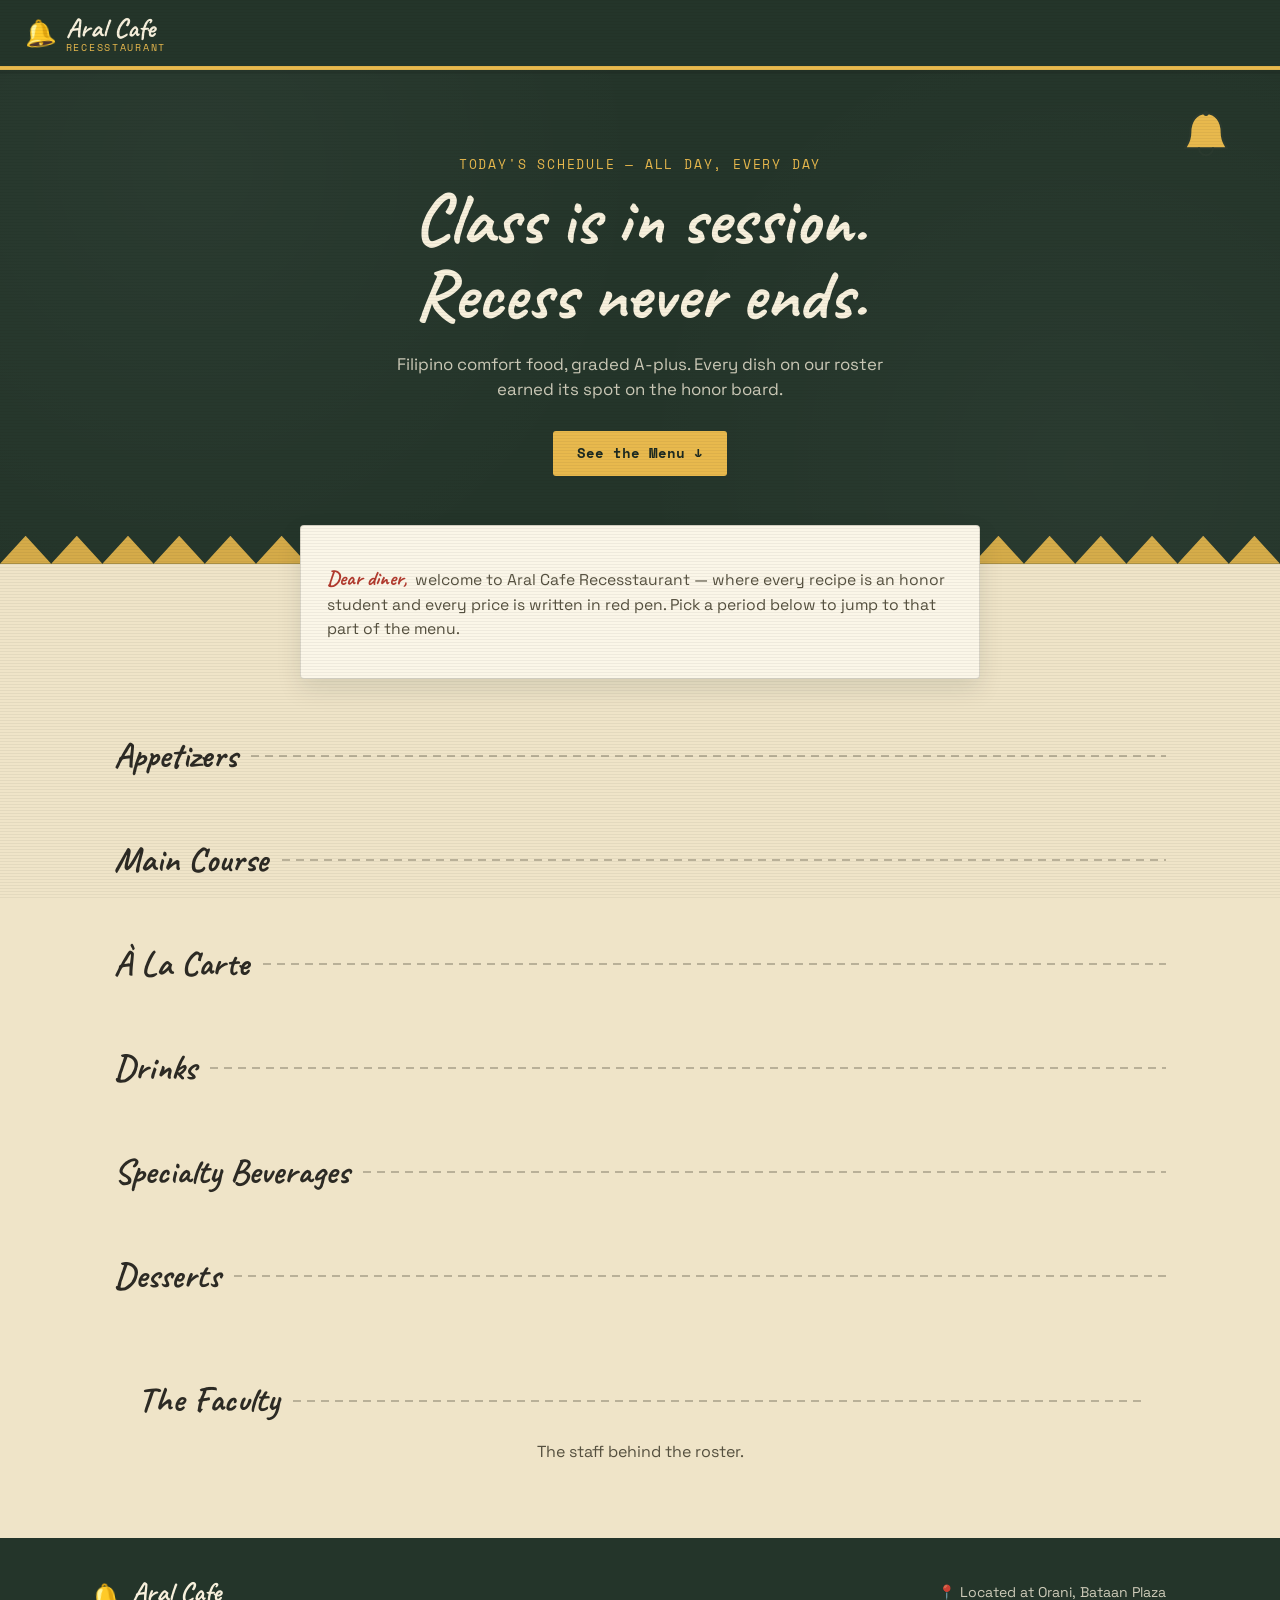
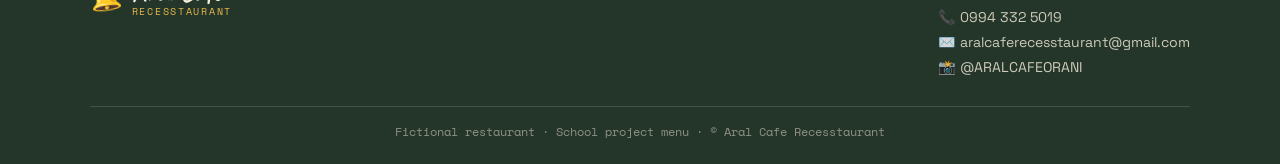
==== index.html @ 90e4c72b "Add files via upload" ====
<!DOCTYPE html>
<html lang="en">
<head>
<meta charset="UTF-8" />
<meta name="viewport" content="width=device-width, initial-scale=1.0" />
<title>Aral Cafe Recesstaurant — Menu</title>
<meta name="description" content="Aral Cafe Recesstaurant — a school-themed café menu. Orani, Bataan." />
<link rel="preconnect" href="https://fonts.googleapis.com" />
<link rel="preconnect" href="https://fonts.gstatic.com" crossorigin />
<link href="https://fonts.googleapis.com/css2?family=Caveat:wght@500;700&family=Space+Grotesk:wght@400;500;600;700&family=Space+Mono:wght@400;700&display=swap" rel="stylesheet" />
<link rel="stylesheet" href="style.css" />
</head>
<body>

<div class="paper-grain" aria-hidden="true"></div>

<header class="site-header">
  <div class="brand">
    <span class="brand-mark" aria-hidden="true">🔔</span>
    <div class="brand-text">
      <span class="brand-name">Aral Cafe</span>
      <span class="brand-sub">RECESSTAURANT</span>
    </div>
  </div>

  <button id="nav-toggle" class="nav-toggle" aria-label="Toggle menu">
    <span></span><span></span><span></span>
  </button>

  <nav id="period-tabs" class="period-tabs" aria-label="Menu sections"></nav>
</header>

<main>

  <section class="hero">
    <div class="hero-board">
      <p class="hero-eyebrow">Today's Schedule &mdash; All Day, Every Day</p>
      <h1 class="hero-title">Class is in session.<br>Recess never ends.</h1>
      <p class="hero-tagline">Filipino comfort food, graded A-plus. Every dish on our roster earned its spot on the honor board.</p>
      <a href="#appetizers" class="hero-cta">See the Menu ↓</a>
    </div>
    <button id="recess-bell" class="recess-bell" aria-label="Ring the recess bell">
      <svg viewBox="0 0 64 64" width="56" height="56" fill="none" xmlns="http://www.w3.org/2000/svg">
        <path d="M32 6C20 6 14 16 14 28c0 10-4 14-6 18h48c-2-4-6-8-6-18 0-12-6-22-18-22Z" fill="#E8B94D" stroke="#2B3A2F" stroke-width="2.5" stroke-linejoin="round"/>
        <path d="M24 46a8 8 0 0 0 16 0" stroke="#2B3A2F" stroke-width="2.5" stroke-linecap="round"/>
        <circle cx="32" cy="6" r="3" fill="#2B3A2F"/>
      </svg>
    </button>
  </section>

  <section class="intro-note">
    <p><span class="lettermark">Dear diner,</span> welcome to Aral Cafe Recesstaurant — where every recipe is an honor student and every price is written in red pen. Pick a period below to jump to that part of the menu.</p>
  </section>

  <div id="appetizers"><h2 class="section-title" data-tab="appetizers"><span>Appetizers</span></h2><div id="section-appetizers" class="section-body"></div></div>
  <div id="mains"><h2 class="section-title" data-tab="mains"><span>Main Course</span></h2><div id="section-mains" class="section-body"></div></div>
  <div id="alacarte"><h2 class="section-title" data-tab="alacarte"><span>À La Carte</span></h2><div id="section-alacarte" class="section-body"></div></div>
  <div id="drinks"><h2 class="section-title" data-tab="drinks"><span>Drinks</span></h2><div id="section-drinks" class="section-body"></div></div>
  <div id="beverages"><h2 class="section-title" data-tab="beverages"><span>Specialty Beverages</span></h2><div id="section-beverages" class="section-body"></div></div>
  <div id="desserts"><h2 class="section-title" data-tab="desserts"><span>Desserts</span></h2><div id="section-desserts" class="section-body"></div></div>

  <section class="staff-section">
    <h2 class="section-title standalone"><span>The Faculty</span></h2>
    <p class="staff-intro">The staff behind the roster.</p>
    <div id="staff-list" class="staff-grid"></div>
  </section>

</main>

<footer class="site-footer">
  <div class="footer-inner">
    <div class="footer-brand">
      <span class="brand-mark" aria-hidden="true">🔔</span>
      <div class="brand-text">
        <span class="brand-name">Aral Cafe</span>
        <span class="brand-sub">RECESSTAURANT</span>
      </div>
    </div>
    <div class="footer-info">
      <p>📍 Located at Orani, Bataan Plaza</p>
      <p>📞 0994 332 5019</p>
      <p>✉️ aralcaferecesstaurant@gmail.com</p>
      <p>📸 @ARALCAFEORANI</p>
    </div>
  </div>
  <p class="footer-note">Fictional restaurant &middot; School project menu &middot; &copy; <span id="year"></span> Aral Cafe Recesstaurant</p>
</footer>

<script src="script.js"></script>
</body>
</html>
---- style.css ----
/* Aral Cafe Recesstaurant
   Design: composition-notebook / chalkboard hybrid.
   Chalkboard green header, manila-cream body, red-pen price marks. */

:root {
  --chalkboard: #24352a;
  --chalkboard-dark: #1b2921;
  --manila: #efe4c8;
  --manila-light: #f7f0dc;
  --paper: #fbf6e8;
  --pen-red: #b23a2e;
  --pencil-yellow: #e8b94d;
  --ink: #2c2a24;
  --ink-soft: #55503f;
  --line: rgba(44, 42, 36, 0.16);

  --font-display: "Caveat", cursive;
  --font-body: "Space Grotesk", sans-serif;
  --font-mono: "Space Mono", monospace;
}

* { box-sizing: border-box; }

html { scroll-behavior: smooth; }

@media (prefers-reduced-motion: reduce) {
  html { scroll-behavior: auto; }
  * { animation-duration: 0.01ms !important; animation-iteration-count: 1 !important; transition-duration: 0.01ms !important; }
}

body {
  margin: 0;
  background: var(--manila);
  color: var(--ink);
  font-family: var(--font-body);
  line-height: 1.5;
  position: relative;
}

/* subtle paper grain overlay */
.paper-grain {
  position: fixed;
  inset: 0;
  pointer-events: none;
  z-index: 1000;
  opacity: 0.05;
  background-image:
    repeating-linear-gradient(0deg, transparent, transparent 2px, #000 2px, #000 3px);
  mix-blend-mode: multiply;
}

a { color: inherit; }

/* ---------- Header ---------- */

.site-header {
  position: sticky;
  top: 0;
  z-index: 100;
  background: var(--chalkboard);
  color: var(--manila-light);
  display: flex;
  align-items: center;
  gap: 1rem;
  padding: 0.85rem 1.5rem;
  flex-wrap: wrap;
  border-bottom: 4px solid var(--pencil-yellow);
  box-shadow: 0 4px 0 rgba(0,0,0,0.08);
}

.brand {
  display: flex;
  align-items: center;
  gap: 0.6rem;
  margin-right: auto;
}

.brand-mark {
  font-size: 1.6rem;
  transform: rotate(-8deg);
}

.brand-text {
  display: flex;
  flex-direction: column;
  line-height: 1.05;
}

.brand-name {
  font-family: var(--font-display);
  font-size: 1.7rem;
  font-weight: 700;
  color: var(--manila-light);
}

.brand-sub {
  font-family: var(--font-mono);
  font-size: 0.6rem;
  letter-spacing: 0.18em;
  color: var(--pencil-yellow);
}

.period-tabs {
  display: flex;
  gap: 0.35rem;
  flex-wrap: wrap;
  justify-content: flex-end;
}

.tab {
  text-decoration: none;
  color: var(--manila-light);
  font-family: var(--font-mono);
  font-size: 0.72rem;
  padding: 0.4rem 0.7rem;
  border-radius: 4px;
  border: 1px solid transparent;
  display: flex;
  flex-direction: column;
  align-items: center;
  gap: 0.1rem;
  opacity: 0.75;
  transition: opacity 0.2s, border-color 0.2s, background 0.2s;
  white-space: nowrap;
}

.tab-eyebrow {
  font-size: 0.58rem;
  color: var(--pencil-yellow);
  letter-spacing: 0.08em;
}

.tab:hover,
.tab.active {
  opacity: 1;
  border-color: rgba(232, 185, 77, 0.5);
  background: rgba(232, 185, 77, 0.08);
}

.nav-toggle {
  display: none;
  flex-direction: column;
  gap: 4px;
  background: none;
  border: none;
  cursor: pointer;
  padding: 0.4rem;
}
.nav-toggle span {
  width: 22px;
  height: 2px;
  background: var(--manila-light);
  transition: transform 0.2s, opacity 0.2s;
}

/* ---------- Hero ---------- */

.hero {
  background: var(--chalkboard);
  background-image:
    radial-gradient(circle at 15% 20%, rgba(255,255,255,0.03), transparent 40%),
    radial-gradient(circle at 85% 80%, rgba(255,255,255,0.03), transparent 40%);
  color: var(--manila-light);
  padding: 4.5rem 1.5rem 5.5rem;
  text-align: center;
  position: relative;
  overflow: hidden;
}

.hero::after {
  content: "";
  position: absolute;
  left: 0; right: 0; bottom: 0;
  height: 28px;
  background: var(--pencil-yellow);
  clip-path: polygon(0 100%, 2% 0, 4% 100%, 6% 0, 8% 100%, 10% 0, 12% 100%, 14% 0, 16% 100%, 18% 0, 20% 100%, 22% 0, 24% 100%, 26% 0, 28% 100%, 30% 0, 32% 100%, 34% 0, 36% 100%, 38% 0, 40% 100%, 42% 0, 44% 100%, 46% 0, 48% 100%, 50% 0, 52% 100%, 54% 0, 56% 100%, 58% 0, 60% 100%, 62% 0, 64% 100%, 66% 0, 68% 100%, 70% 0, 72% 100%, 74% 0, 76% 100%, 78% 0, 80% 100%, 82% 0, 84% 100%, 86% 0, 88% 100%, 90% 0, 92% 100%, 94% 0, 96% 100%, 98% 0, 100% 100%);
  opacity: 0.9;
}

.hero-board {
  max-width: 720px;
  margin: 0 auto;
}

.hero-eyebrow {
  font-family: var(--font-mono);
  font-size: 0.8rem;
  letter-spacing: 0.14em;
  color: var(--pencil-yellow);
  text-transform: uppercase;
  margin-bottom: 0.5rem;
}

.hero-title {
  font-family: var(--font-display);
  font-size: clamp(2.6rem, 6vw, 4.5rem);
  font-weight: 700;
  line-height: 1.05;
  margin: 0 0 1.2rem;
}

.hero-tagline {
  font-size: 1.05rem;
  color: rgba(247, 240, 220, 0.8);
  max-width: 520px;
  margin: 0 auto 1.8rem;
}

.hero-cta {
  display: inline-block;
  text-decoration: none;
  background: var(--pencil-yellow);
  color: var(--chalkboard-dark);
  font-family: var(--font-mono);
  font-weight: 700;
  font-size: 0.85rem;
  padding: 0.75rem 1.5rem;
  border-radius: 3px;
  transition: transform 0.15s;
}
.hero-cta:hover { transform: translateY(-2px); }

.recess-bell {
  position: absolute;
  top: 2rem;
  right: 2.5rem;
  background: none;
  border: none;
  cursor: pointer;
  padding: 0.4rem;
  transform-origin: top center;
}
.recess-bell.ring { animation: bell-ring 0.6s ease; }
@keyframes bell-ring {
  0%, 100% { transform: rotate(0deg); }
  20% { transform: rotate(-18deg); }
  40% { transform: rotate(14deg); }
  60% { transform: rotate(-9deg); }
  80% { transform: rotate(5deg); }
}

@media (max-width: 640px) {
  .recess-bell { top: 1.2rem; right: 1.2rem; }
  .recess-bell svg { width: 40px; height: 40px; }
}

/* ---------- Intro note ---------- */

.intro-note {
  max-width: 680px;
  margin: -2.4rem auto 2rem;
  background: var(--paper);
  border: 1px solid var(--line);
  border-radius: 4px;
  padding: 1.3rem 1.6rem;
  box-shadow: 0 10px 24px rgba(36, 53, 42, 0.12);
  font-size: 0.98rem;
  color: var(--ink-soft);
  position: relative;
  z-index: 2;
}

.lettermark {
  font-family: var(--font-display);
  font-size: 1.3rem;
  color: var(--pen-red);
  font-weight: 700;
  margin-right: 0.3rem;
}

/* ---------- Section titles ---------- */

.section-title {
  max-width: 1100px;
  margin: 3.2rem auto 1.3rem;
  padding: 0 1.5rem;
  display: flex;
  align-items: center;
  gap: 0.9rem;
}

.section-title span {
  font-family: var(--font-display);
  font-size: 2.2rem;
  font-weight: 700;
  color: var(--ink);
  white-space: nowrap;
}

.section-title::after {
  content: "";
  flex: 1;
  height: 2px;
  background: repeating-linear-gradient(90deg, var(--ink-soft) 0 8px, transparent 8px 14px);
  opacity: 0.35;
}

.section-title.standalone { margin-top: 4.5rem; }

/* ---------- Menu grid & cards ---------- */

.section-body,
.staff-section {
  max-width: 1100px;
  margin: 0 auto;
  padding: 0 1.5rem;
}

.menu-grid {
  display: grid;
  grid-template-columns: repeat(auto-fill, minmax(260px, 1fr));
  gap: 1.1rem;
  margin-bottom: 1.5rem;
}

.drink-group { margin-bottom: 0.5rem; }

.drink-group-title {
  font-family: var(--font-mono);
  font-size: 0.8rem;
  letter-spacing: 0.1em;
  text-transform: uppercase;
  color: var(--pen-red);
  border-bottom: 1px dashed var(--line);
  padding-bottom: 0.4rem;
  margin: 1.6rem 0 1rem;
}

.menu-card {
  background: var(--paper);
  border: 1px solid var(--line);
  border-left: 4px solid var(--chalkboard);
  border-radius: 3px;
  padding: 1rem 1.1rem;
  position: relative;
  transition: transform 0.15s, box-shadow 0.15s;
}

.menu-card:hover {
  transform: translateY(-3px);
  box-shadow: 0 10px 20px rgba(36, 53, 42, 0.1);
}

.menu-card-head {
  display: flex;
  justify-content: space-between;
  align-items: flex-start;
  gap: 0.6rem;
  margin-bottom: 0.4rem;
}

.menu-card h3 {
  font-family: var(--font-body);
  font-weight: 600;
  font-size: 1rem;
  margin: 0;
  color: var(--ink);
  line-height: 1.25;
}

.menu-card p {
  margin: 0;
  font-size: 0.87rem;
  color: var(--ink-soft);
}

.price-stamp {
  font-family: var(--font-mono);
  font-weight: 700;
  font-size: 0.92rem;
  color: var(--pen-red);
  border: 2px solid var(--pen-red);
  border-radius: 50%;
  padding: 0.25rem 0.5rem;
  white-space: nowrap;
  transform: rotate(-4deg);
  flex-shrink: 0;
}

.price-grid {
  display: flex;
  gap: 0.4rem;
  flex-shrink: 0;
}

.price-cell {
  display: flex;
  flex-direction: column;
  align-items: center;
  font-family: var(--font-mono);
  font-size: 0.72rem;
  color: var(--pen-red);
  font-weight: 700;
}

.price-cell em {
  font-style: normal;
  font-size: 0.6rem;
  color: var(--ink-soft);
  font-weight: 400;
}

/* ---------- Staff ---------- */

.staff-section { text-align: center; margin-bottom: 3rem; }

.staff-intro { color: var(--ink-soft); margin-top: -0.5rem; margin-bottom: 1.6rem; }

.staff-grid {
  display: flex;
  flex-wrap: wrap;
  justify-content: center;
  gap: 1.5rem;
}

.staff-card {
  background: var(--paper);
  border: 1px solid var(--line);
  border-radius: 6px;
  padding: 1.5rem;
  width: 200px;
}

.staff-avatar {
  width: 56px;
  height: 56px;
  margin: 0 auto 0.8rem;
  border-radius: 50%;
  background: var(--chalkboard);
  color: var(--pencil-yellow);
  font-family: var(--font-display);
  font-size: 1.6rem;
  display: flex;
  align-items: center;
  justify-content: center;
}

.staff-card h4 { margin: 0 0 0.2rem; font-size: 1rem; }
.staff-role { margin: 0; font-size: 0.8rem; color: var(--ink-soft); }
.staff-handle { margin: 0.3rem 0 0; font-size: 0.78rem; color: var(--pen-red); font-family: var(--font-mono); }

/* ---------- Footer ---------- */

.site-footer {
  background: var(--chalkboard);
  color: var(--manila-light);
  padding: 2.5rem 1.5rem 1.5rem;
  margin-top: 2rem;
}

.footer-inner {
  max-width: 1100px;
  margin: 0 auto;
  display: flex;
  justify-content: space-between;
  align-items: flex-start;
  flex-wrap: wrap;
  gap: 1.5rem;
  border-bottom: 1px solid rgba(247, 240, 220, 0.15);
  padding-bottom: 1.5rem;
}

.footer-brand { display: flex; align-items: center; gap: 0.6rem; }

.footer-info p {
  margin: 0.25rem 0;
  font-size: 0.88rem;
  color: rgba(247, 240, 220, 0.8);
}

.footer-note {
  max-width: 1100px;
  margin: 1rem auto 0;
  text-align: center;
  font-size: 0.72rem;
  font-family: var(--font-mono);
  color: rgba(247, 240, 220, 0.5);
}

/* ---------- Responsive ---------- */

@media (max-width: 860px) {
  .nav-toggle { display: flex; }
  .period-tabs {
    display: none;
    width: 100%;
    flex-direction: column;
    background: var(--chalkboard-dark);
    padding: 0.6rem;
    border-radius: 6px;
    margin-top: 0.6rem;
  }
  .period-tabs.open { display: flex; }
  .tab { flex-direction: row; justify-content: space-between; width: 100%; }
  .site-header { flex-direction: column; align-items: stretch; }
}

@media (max-width: 480px) {
  .hero { padding: 3.5rem 1.2rem 4.5rem; }
  .menu-card-head { flex-direction: column; }
  .price-stamp { transform: none; }
}
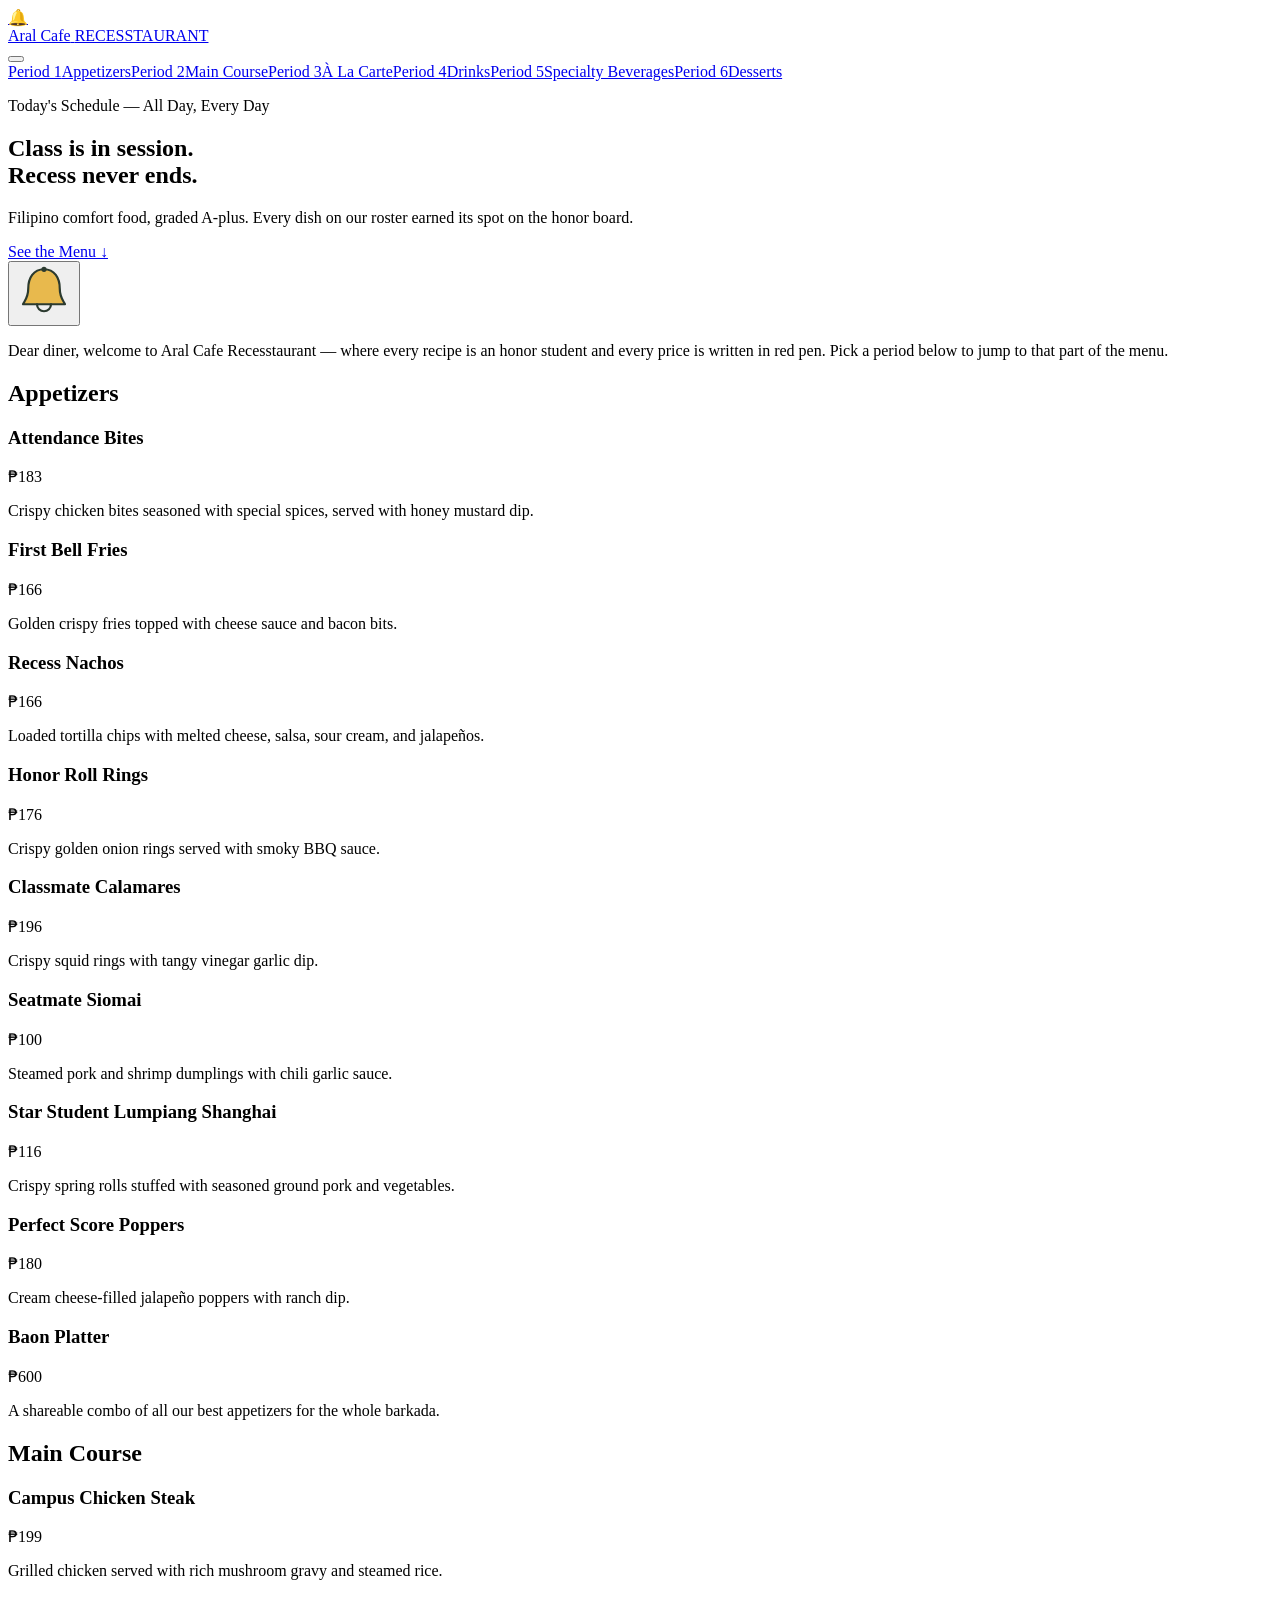
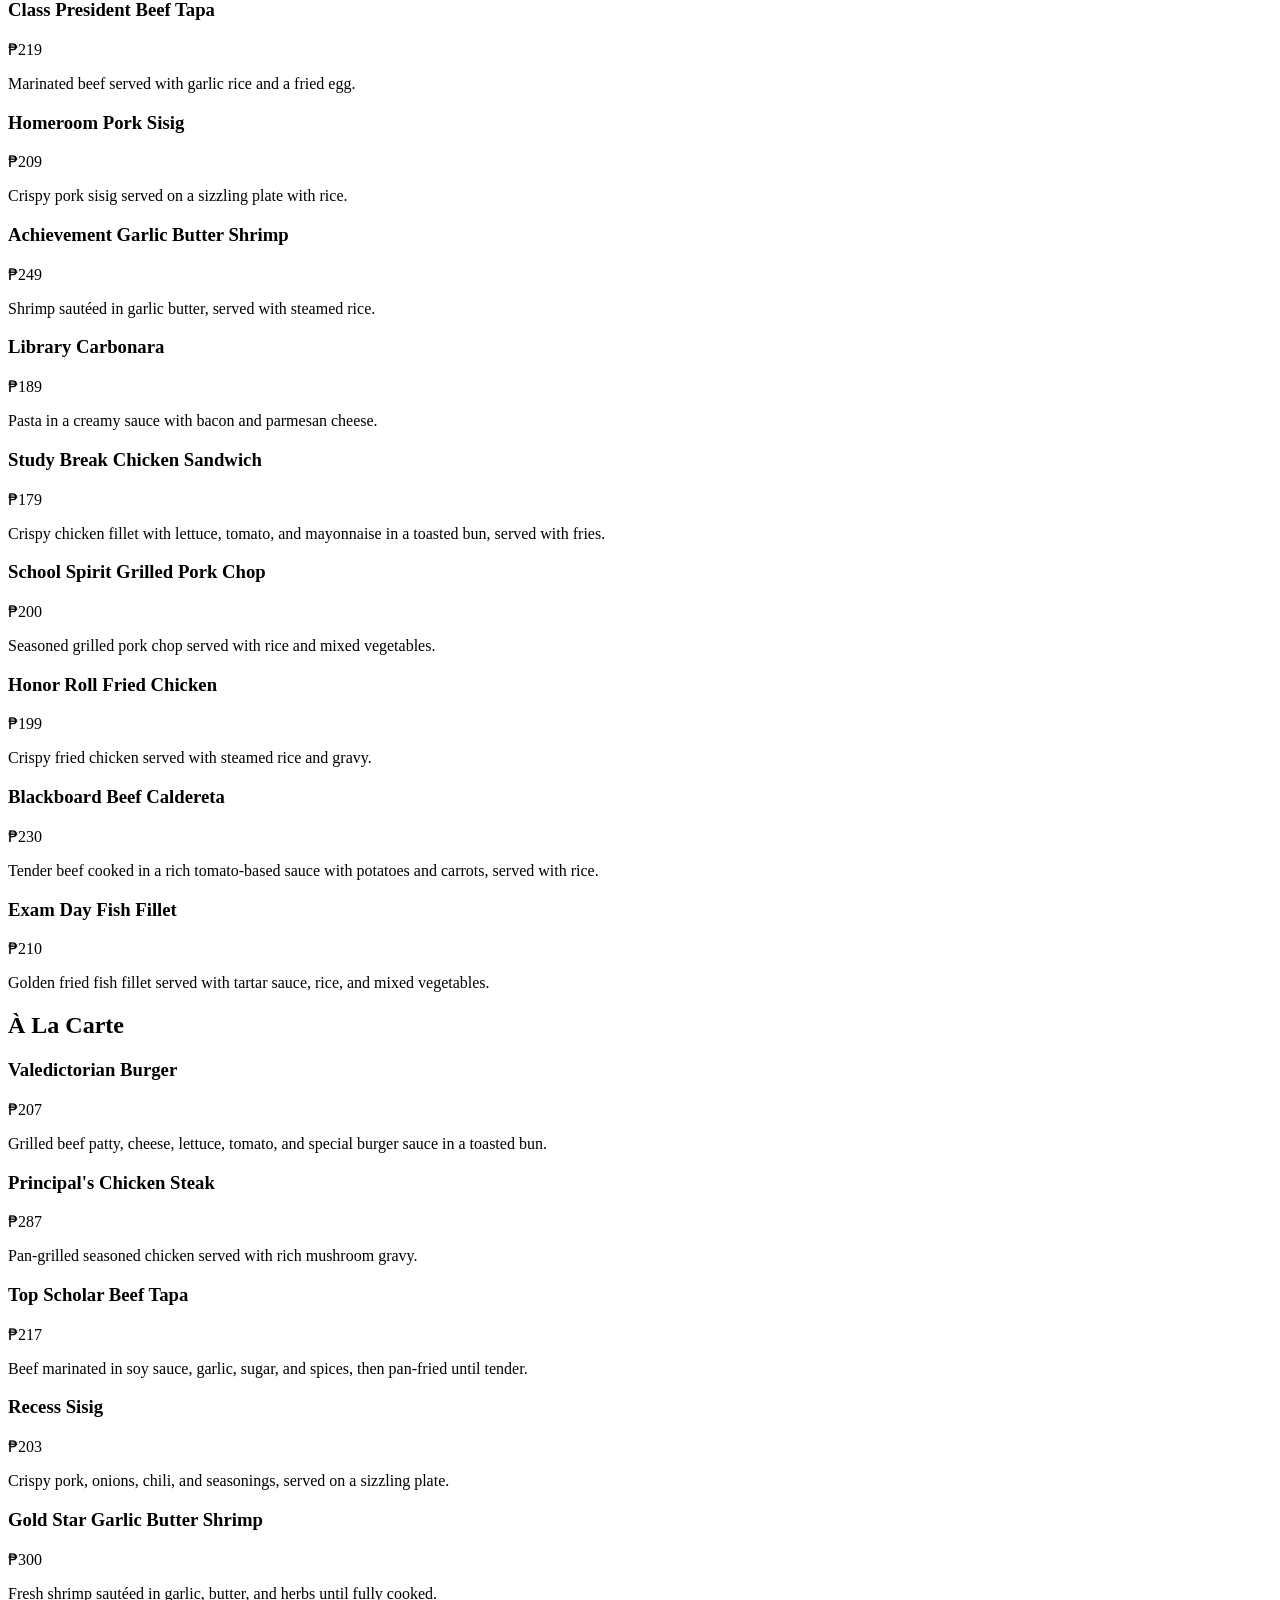
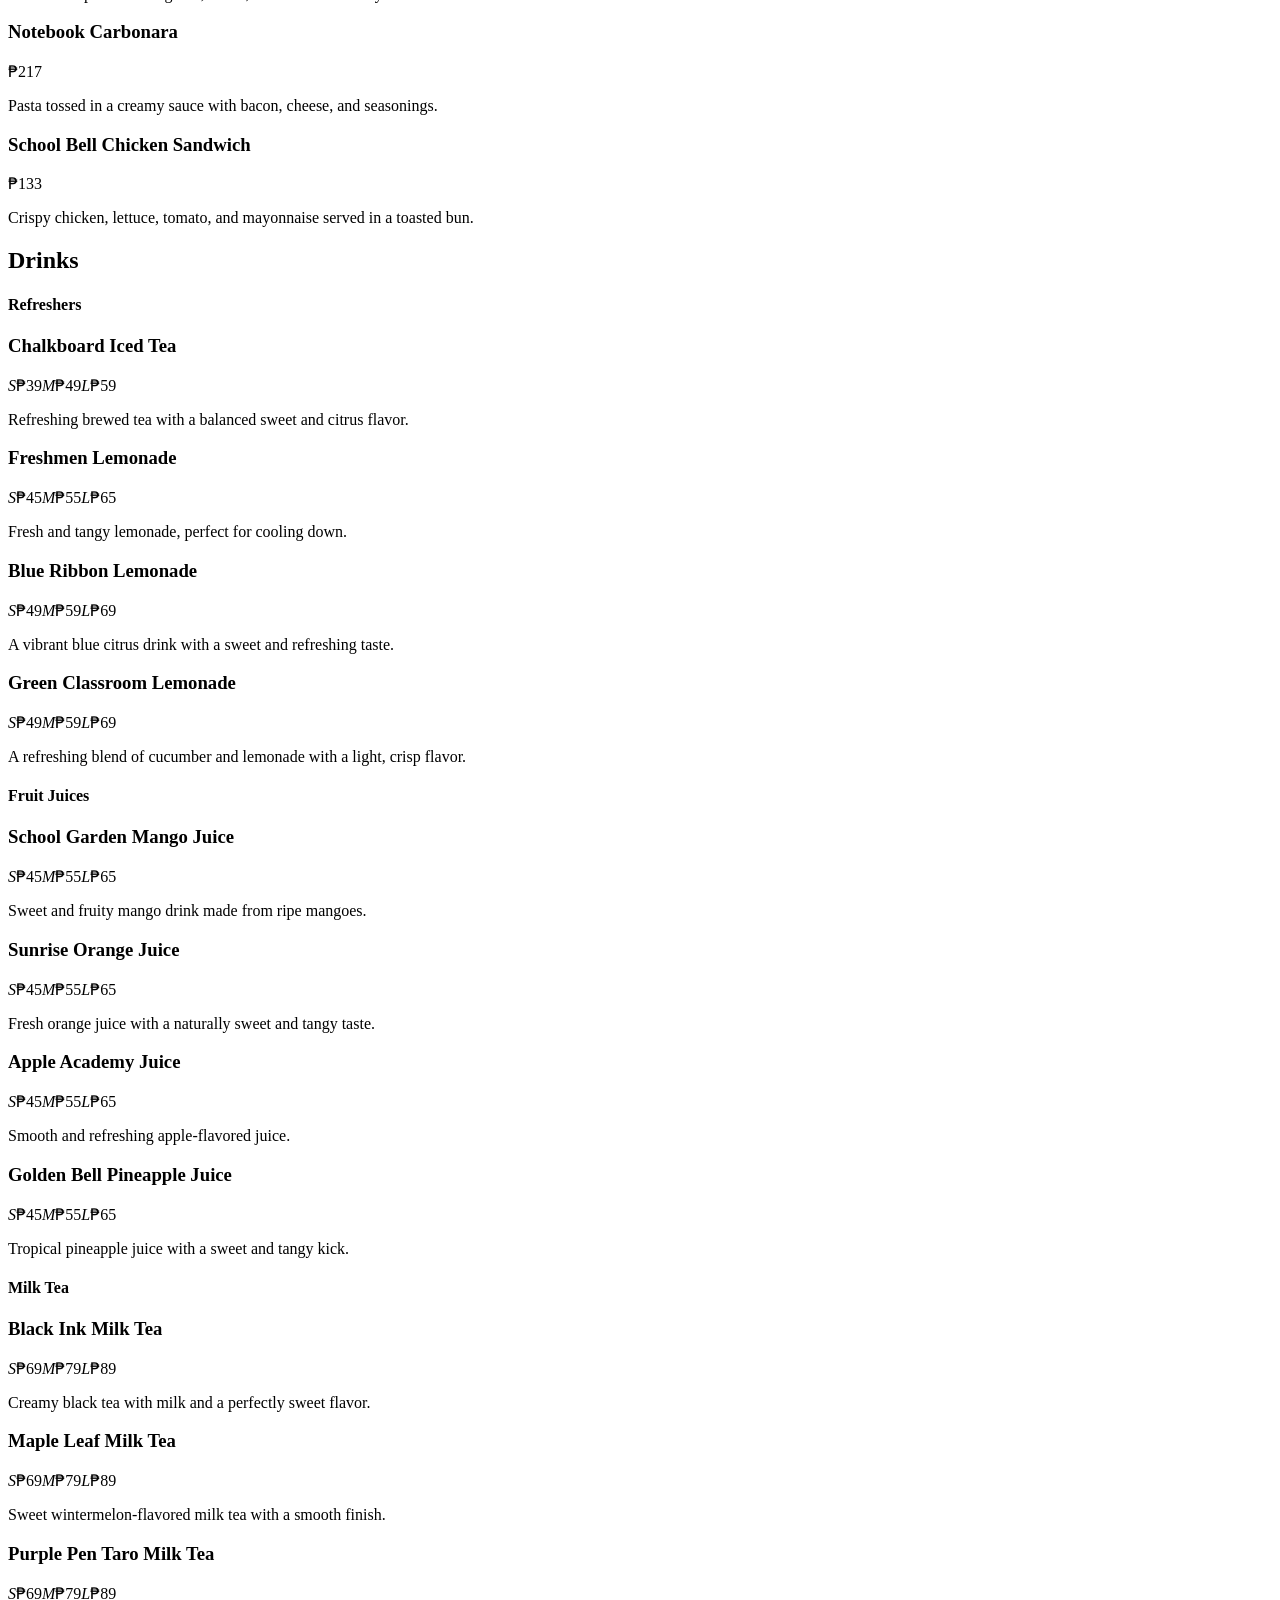
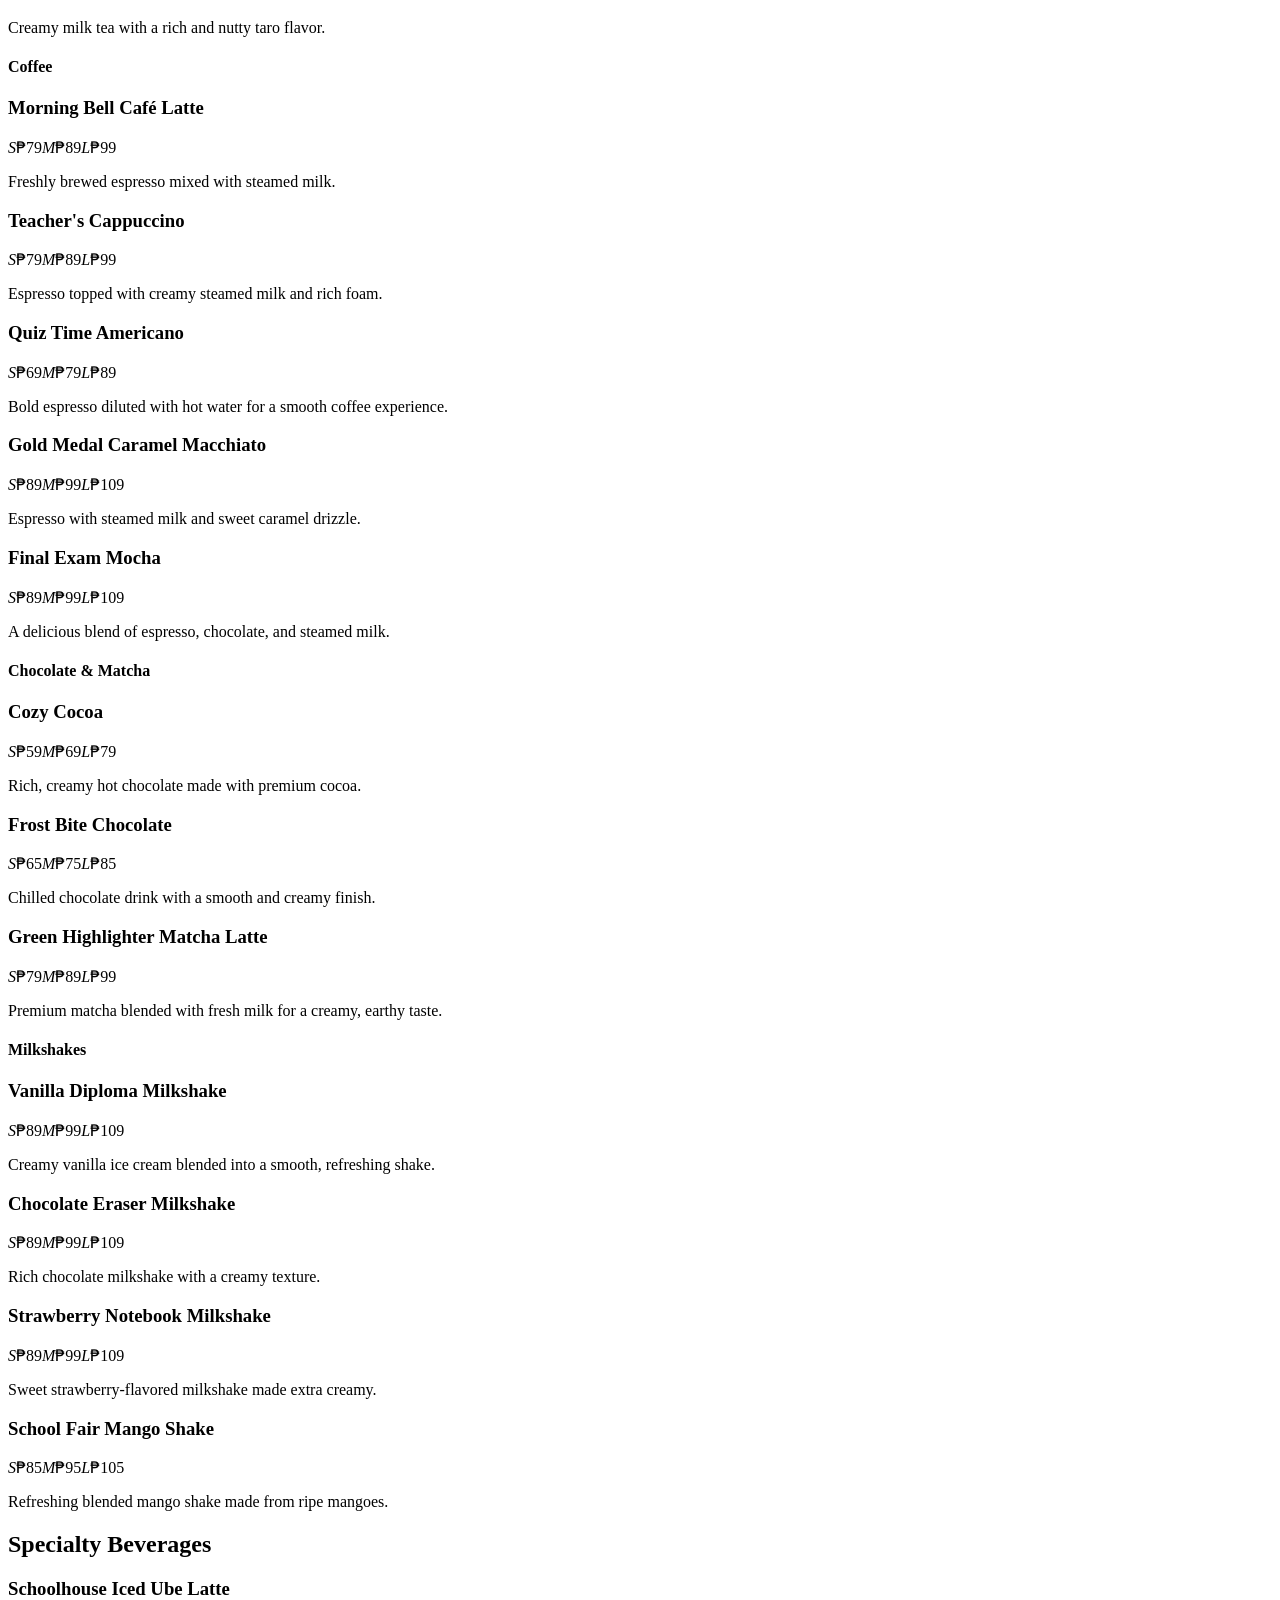
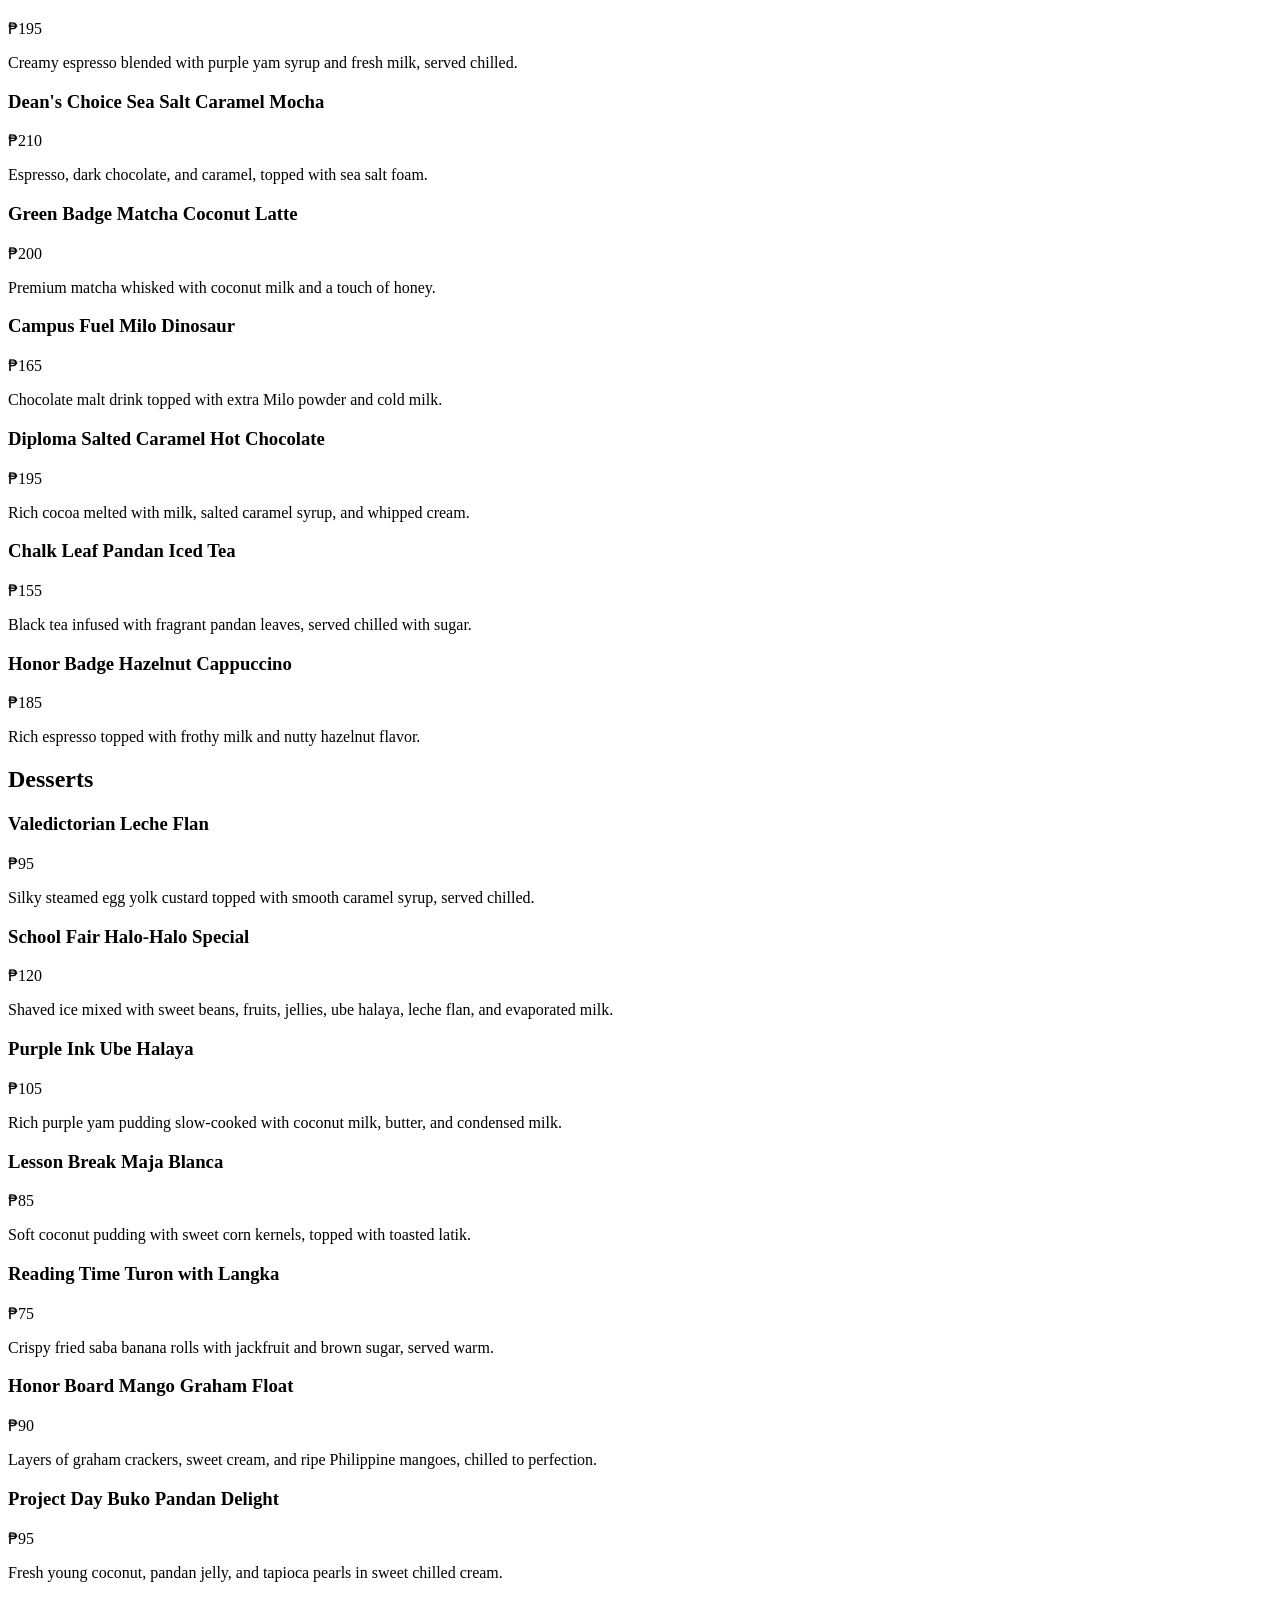
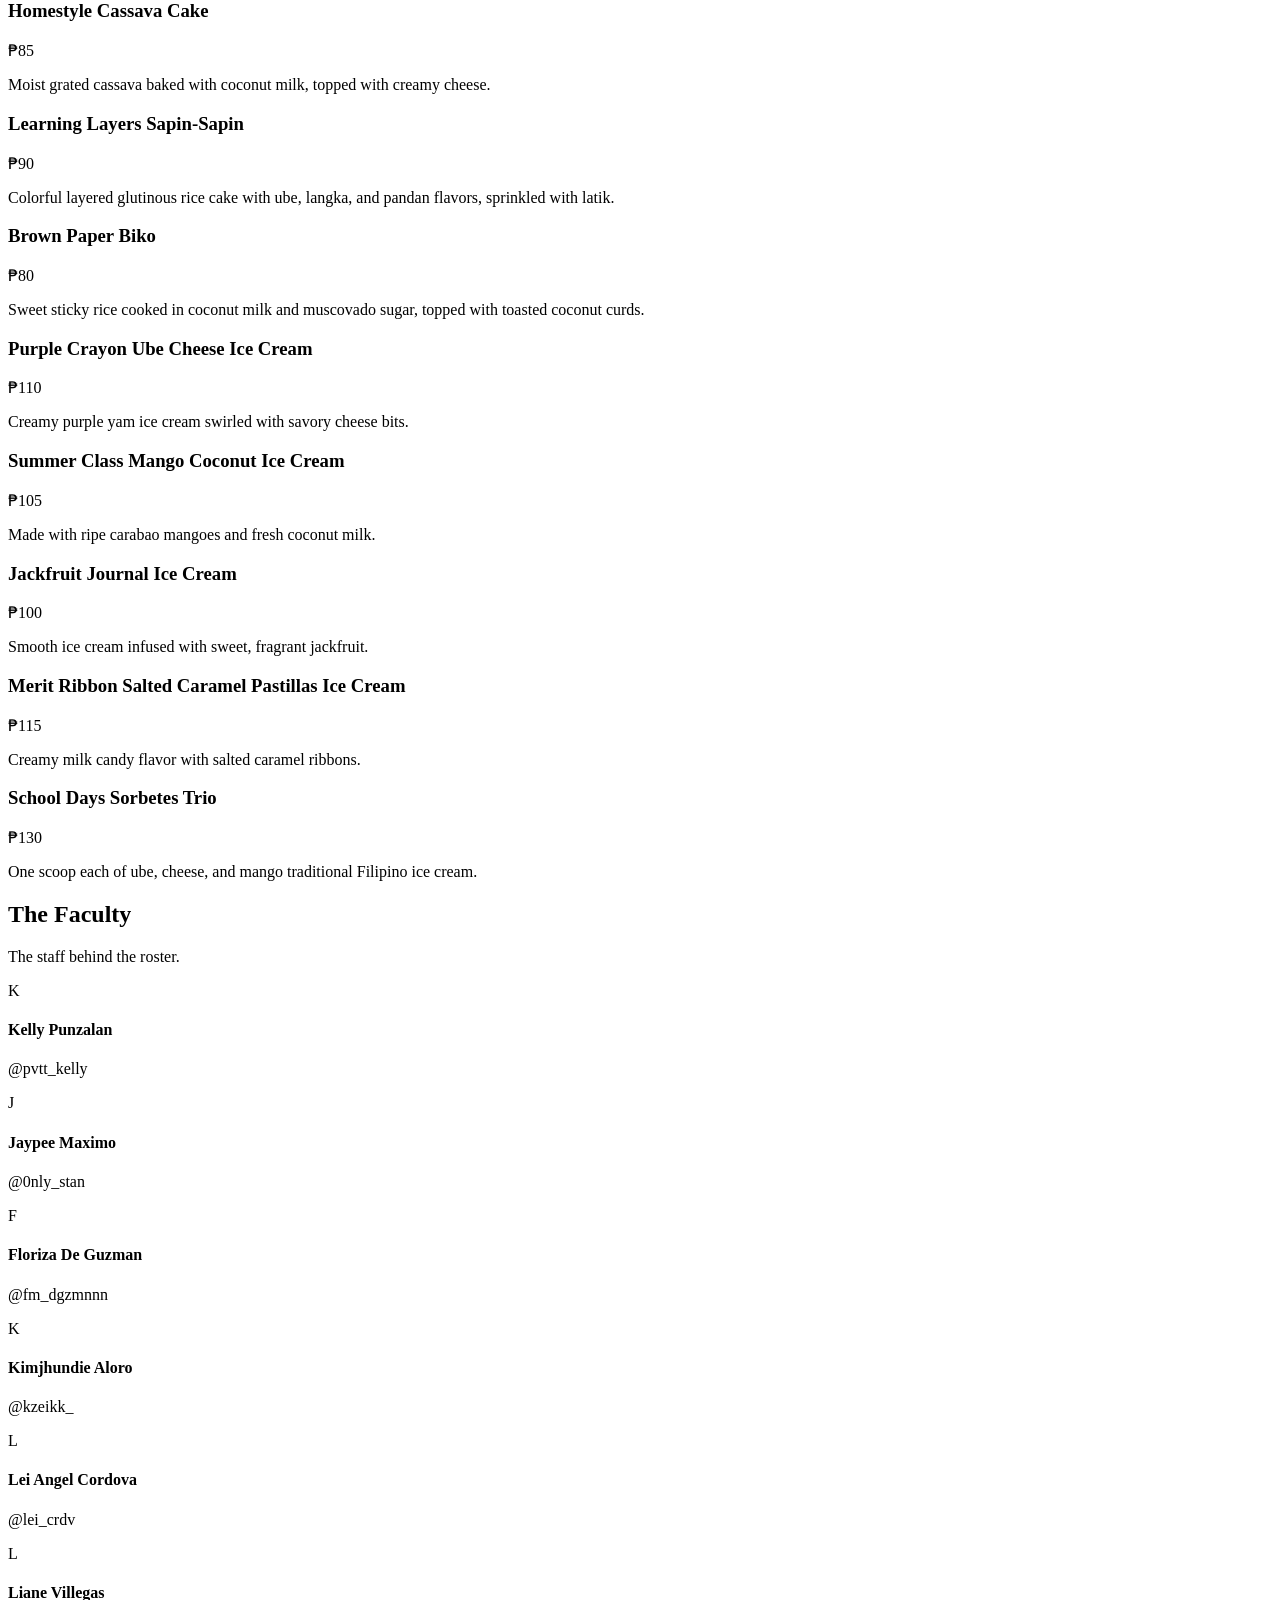
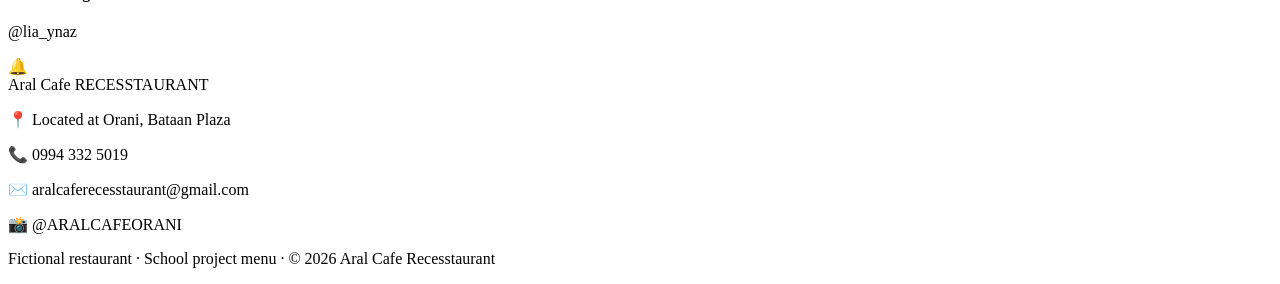
==== commit bae98702: "Rename index_1.html to index.html" ====
--- a/index.html
+++ b/index.html
@@ -14,14 +14,14 @@
 
 <div class="paper-grain" aria-hidden="true"></div>
 
-<header class="site-header">
-  <div class="brand">
+<header id="top" class="site-header">
+  <a href="#top" class="brand" id="brand-link" aria-label="Back to top">
     <span class="brand-mark" aria-hidden="true">🔔</span>
     <div class="brand-text">
       <span class="brand-name">Aral Cafe</span>
       <span class="brand-sub">RECESSTAURANT</span>
     </div>
-  </div>
+  </a>
 
   <button id="nav-toggle" class="nav-toggle" aria-label="Toggle menu">
     <span></span><span></span><span></span>
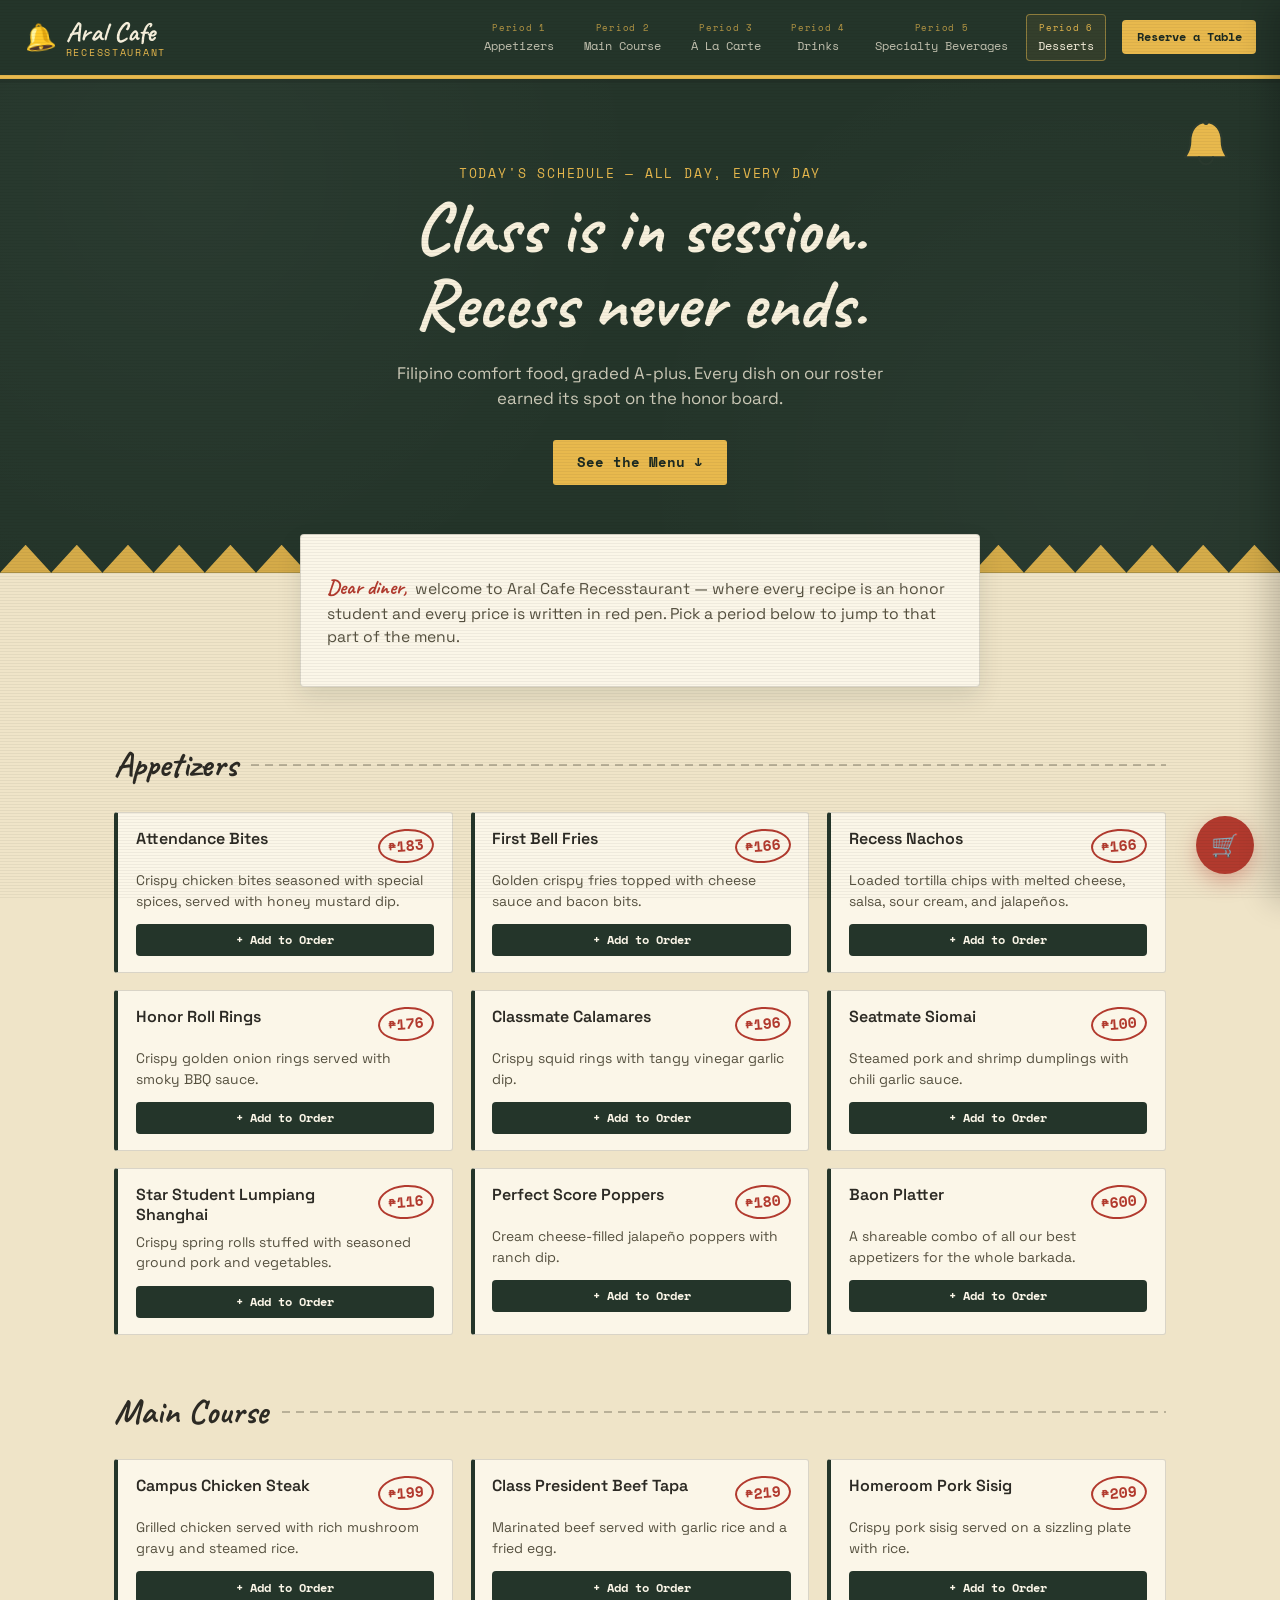
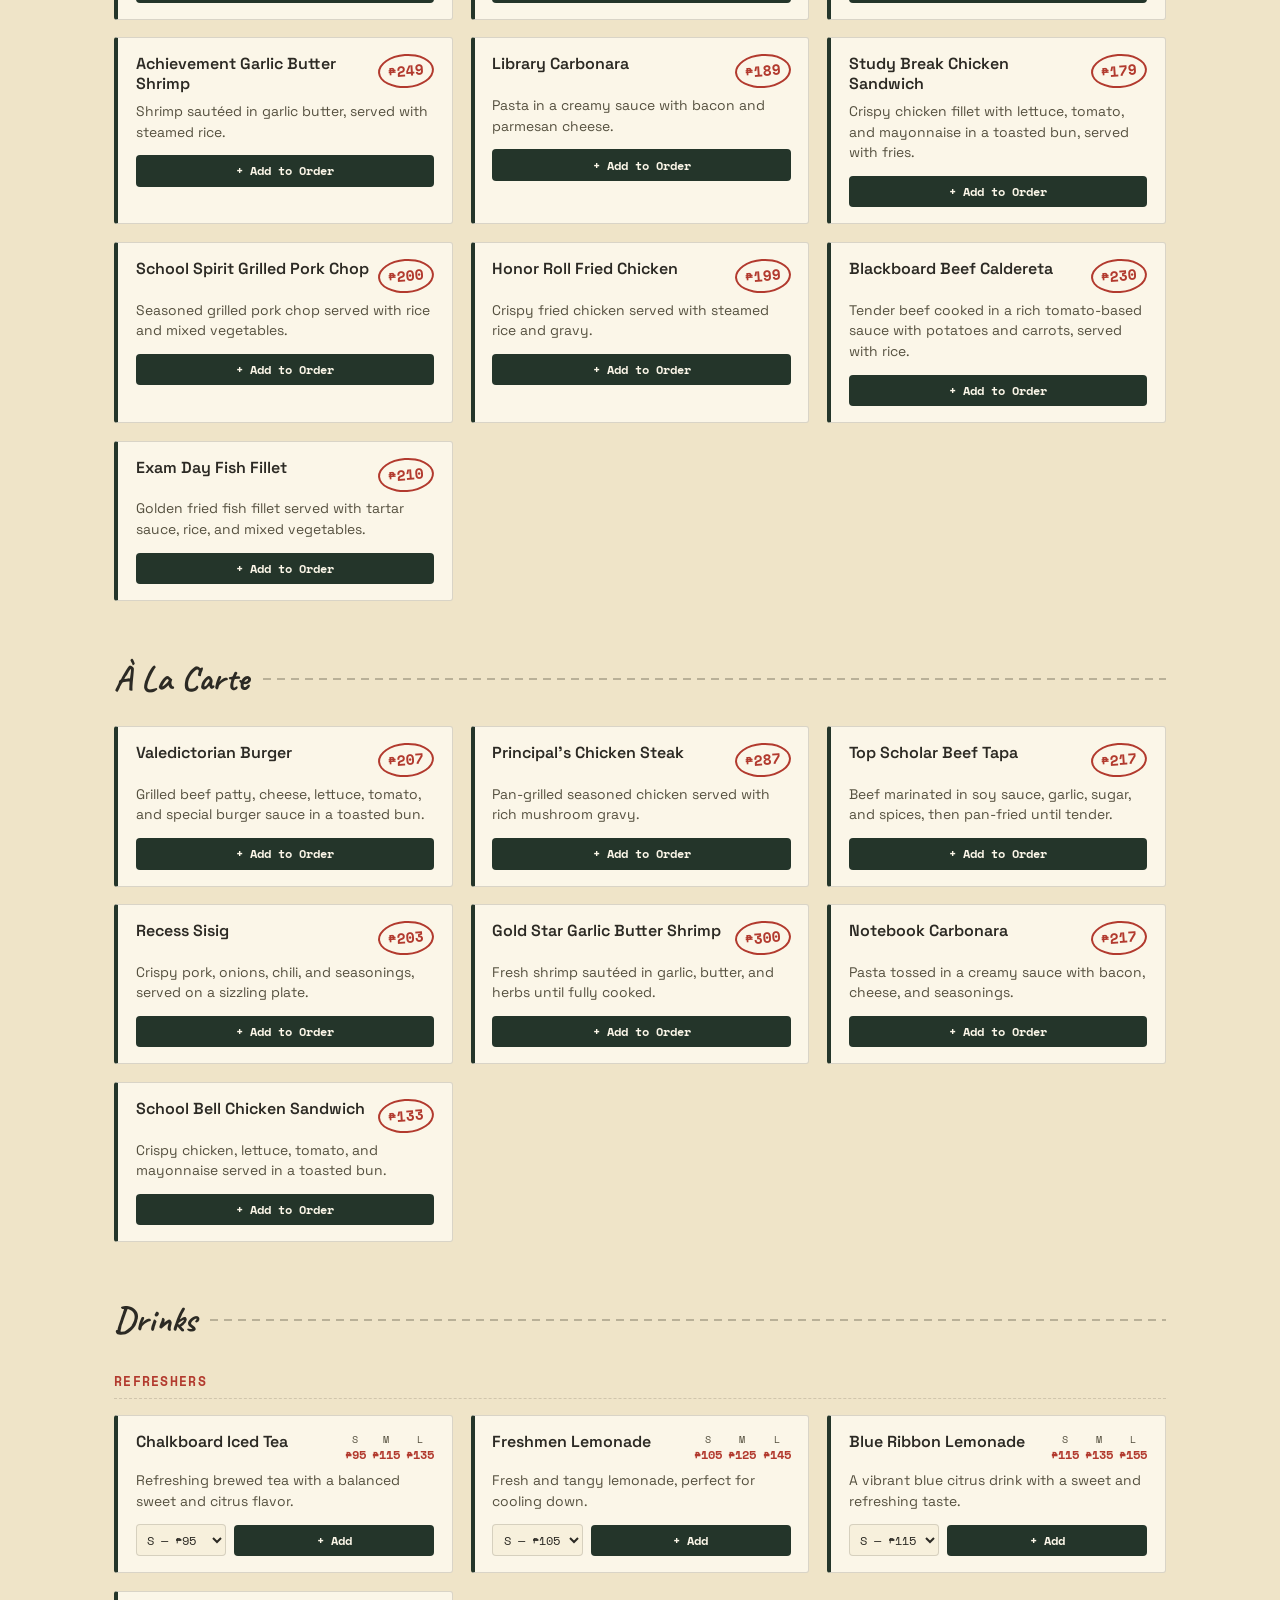
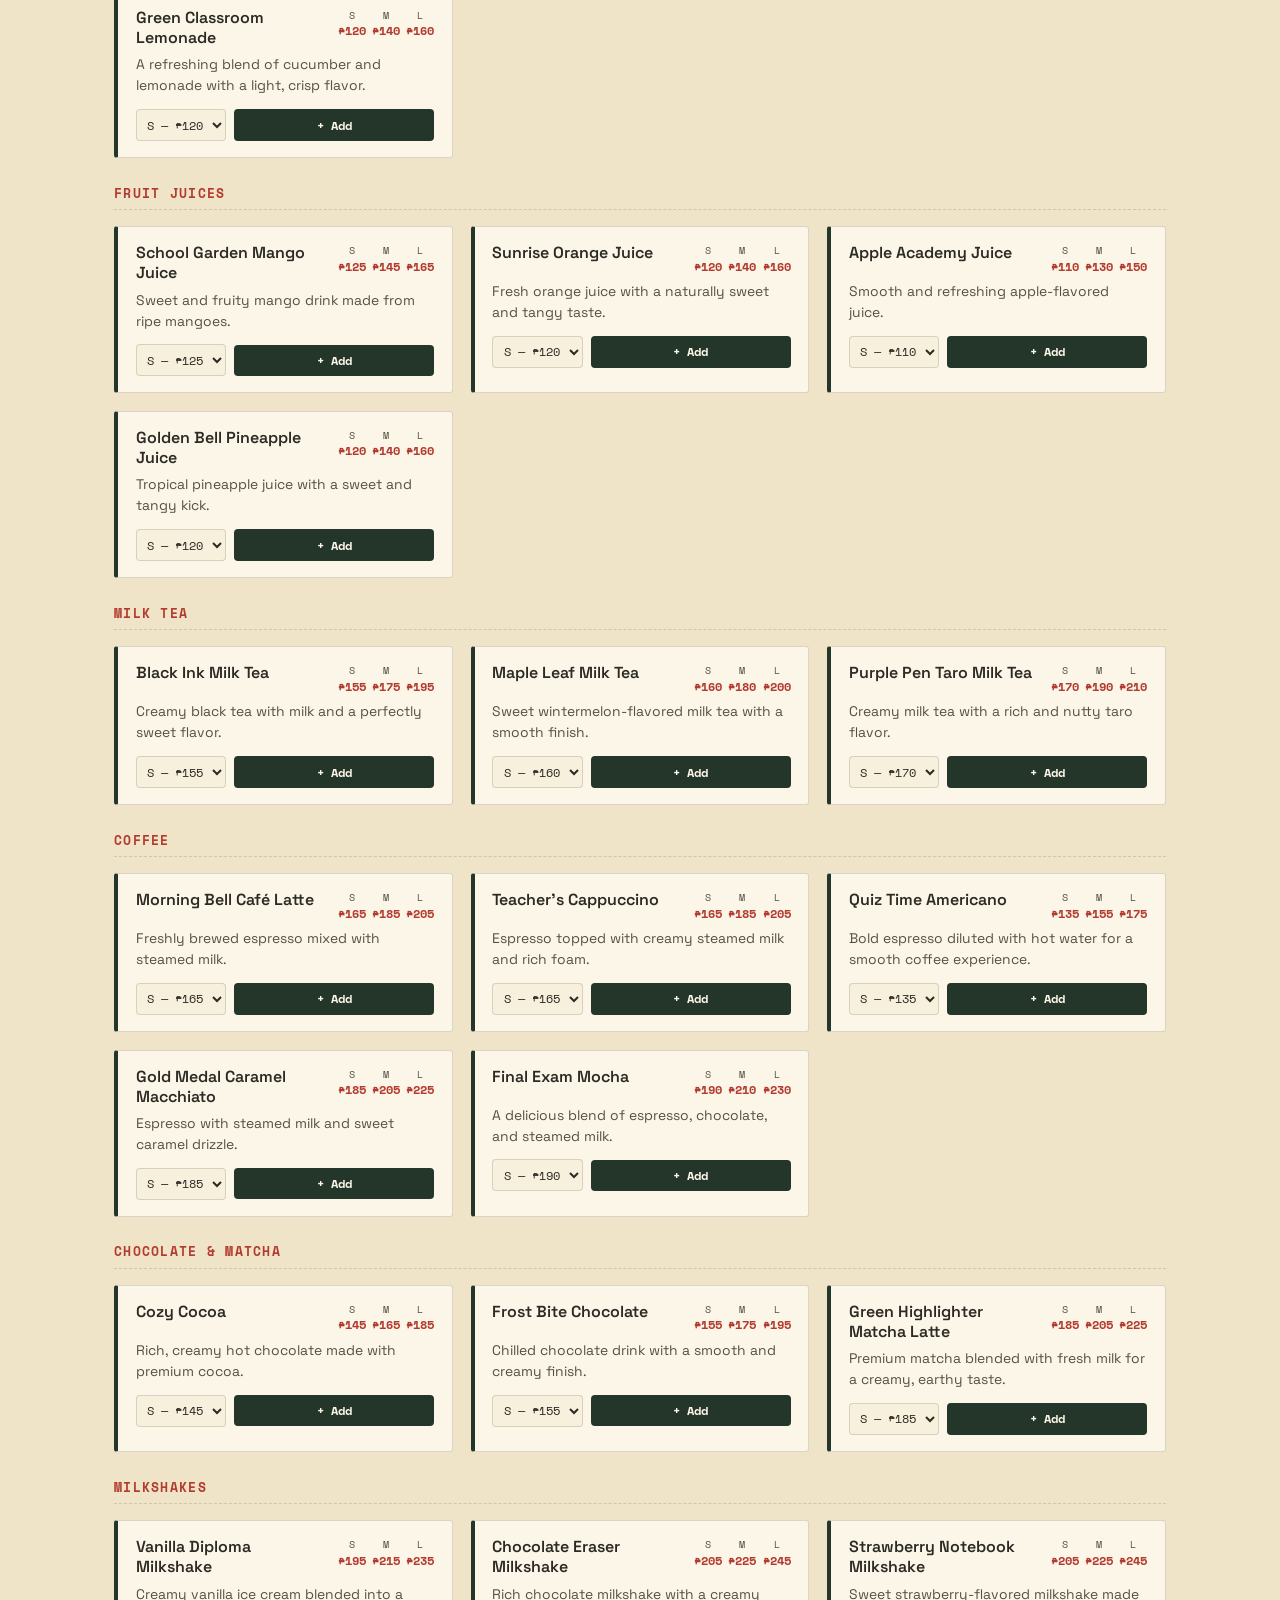
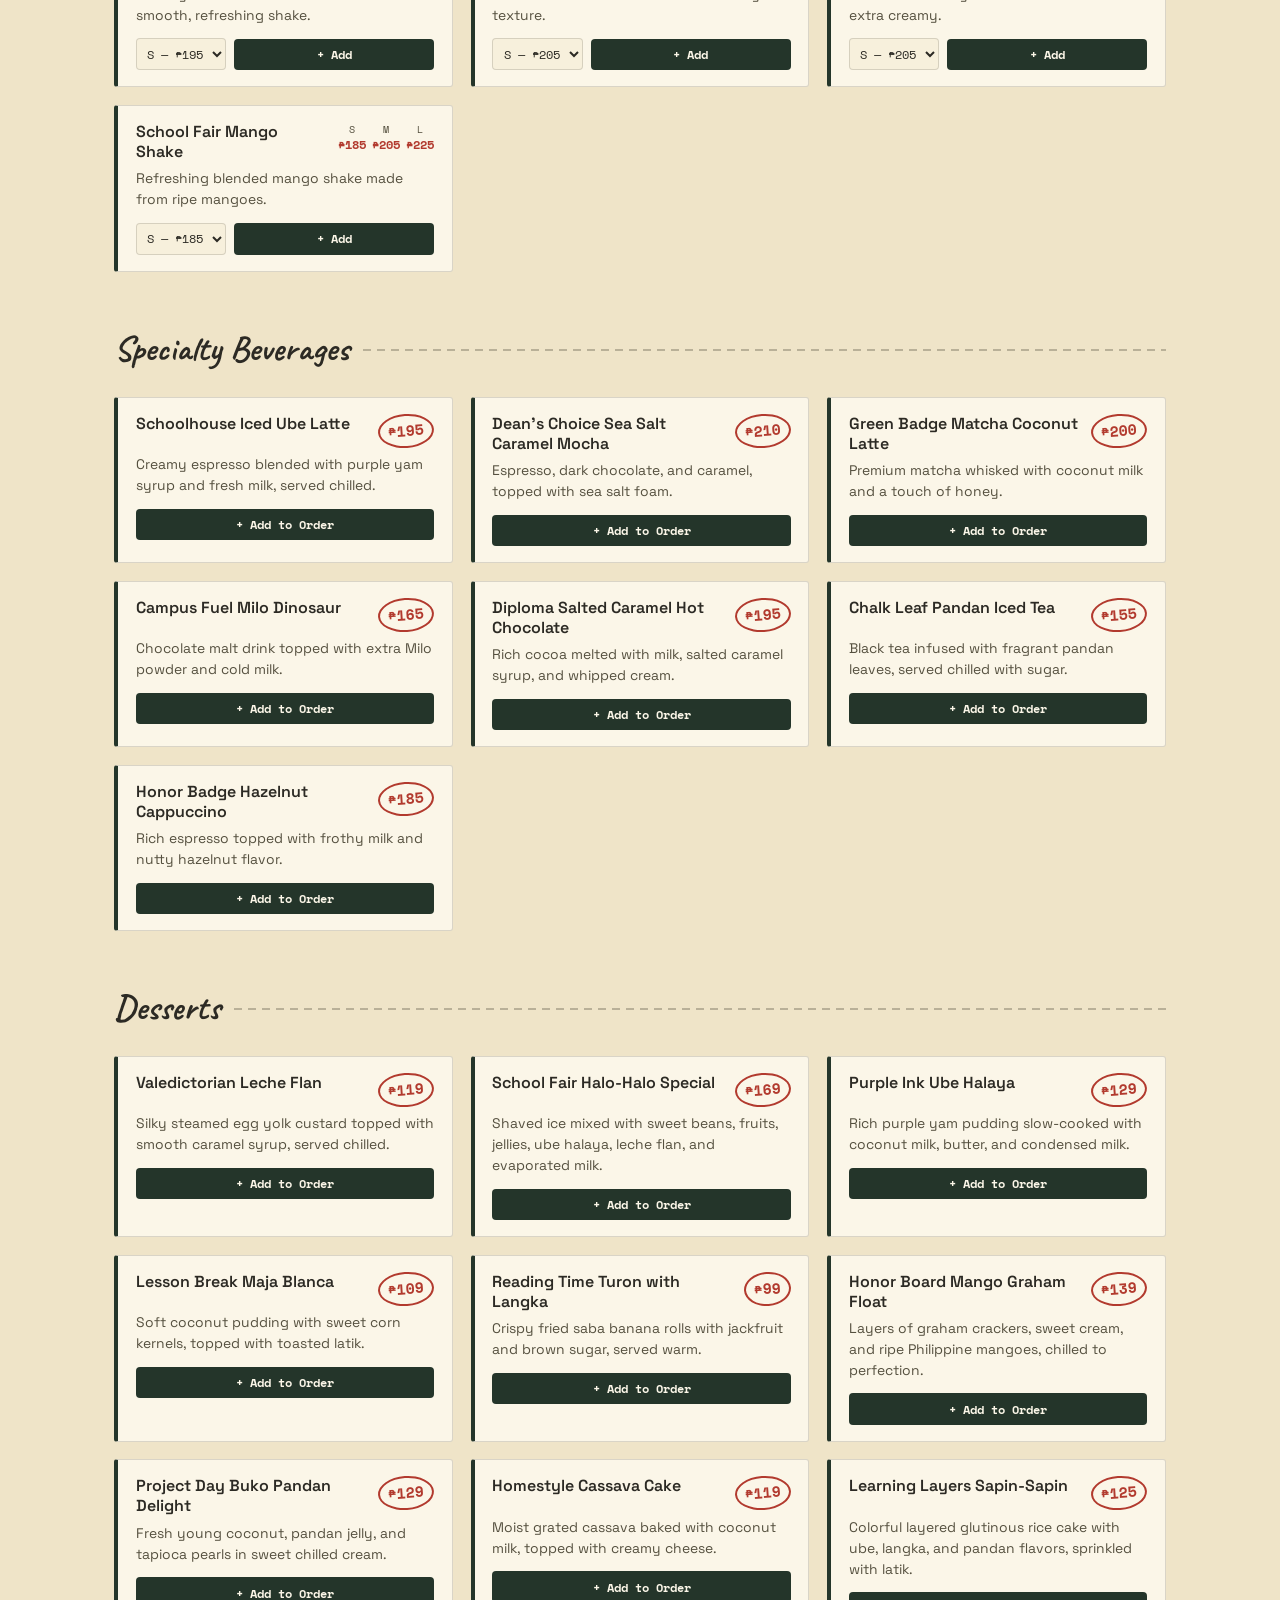
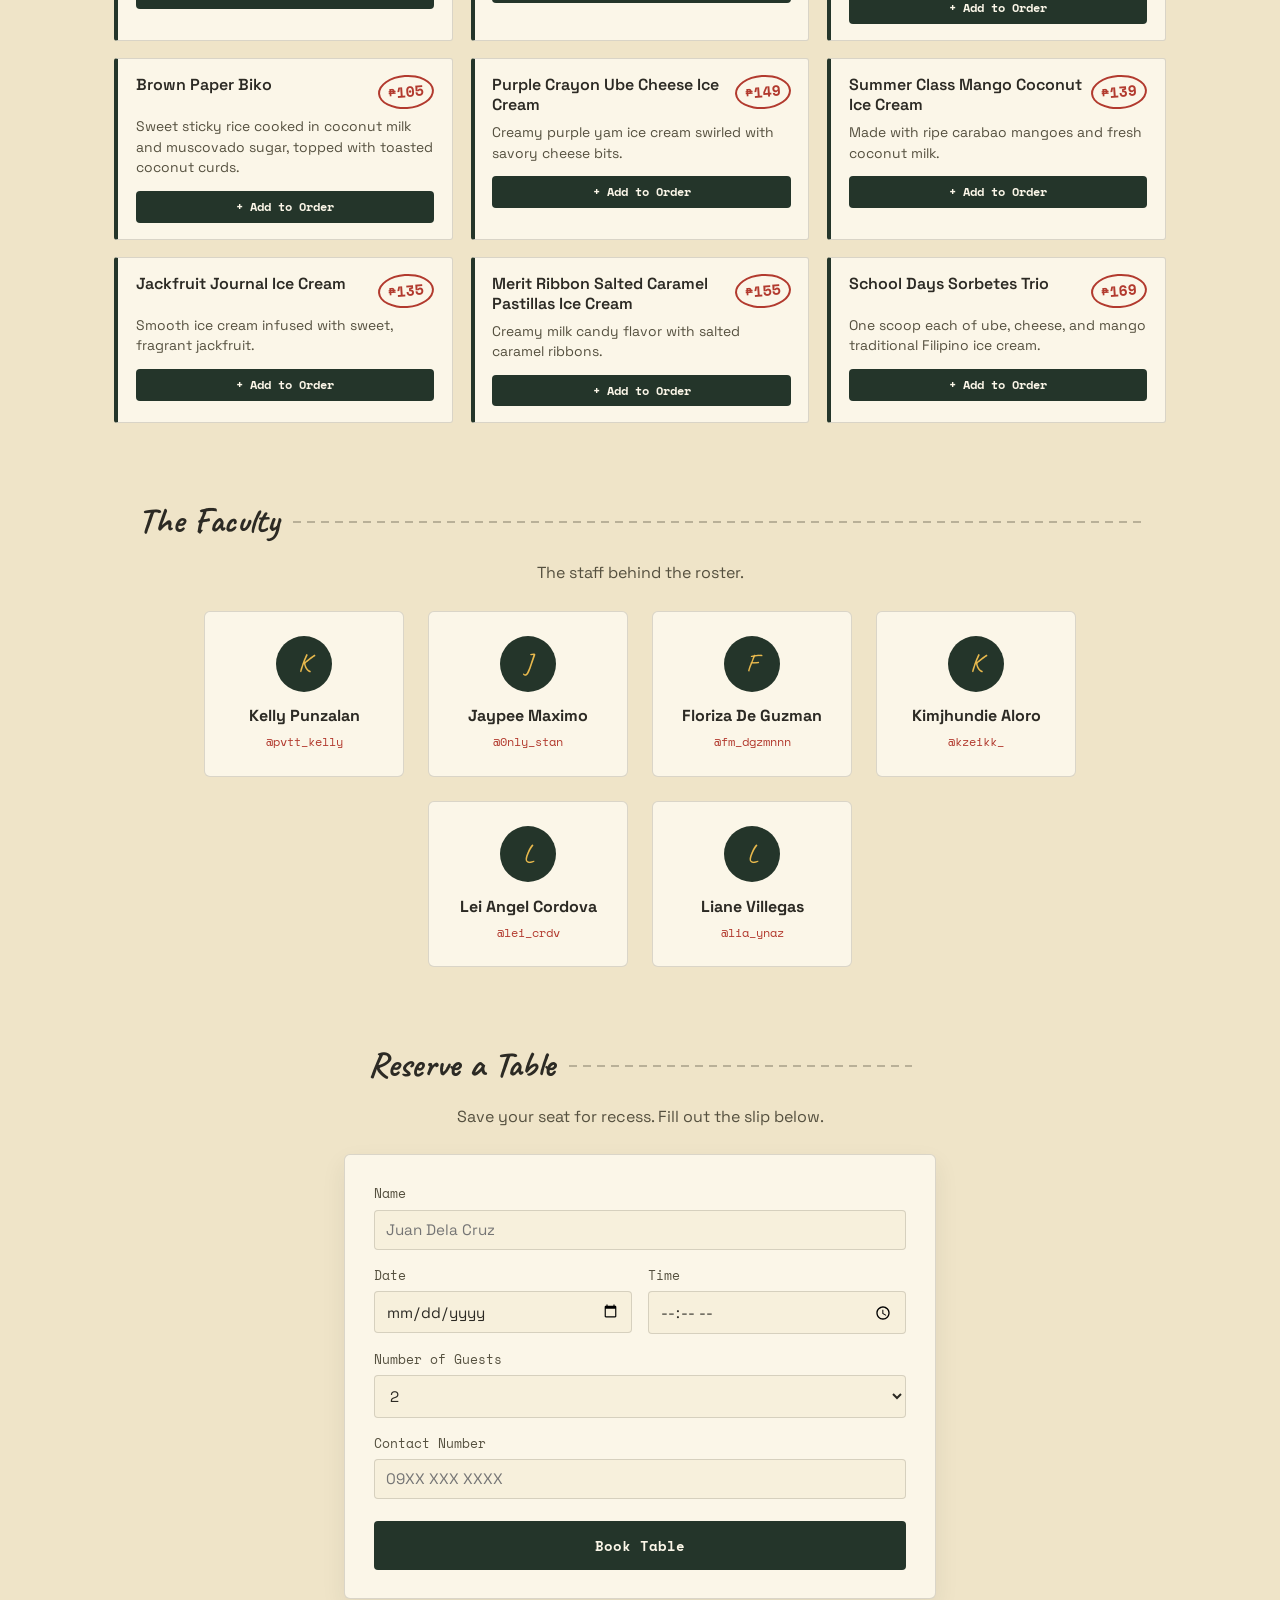
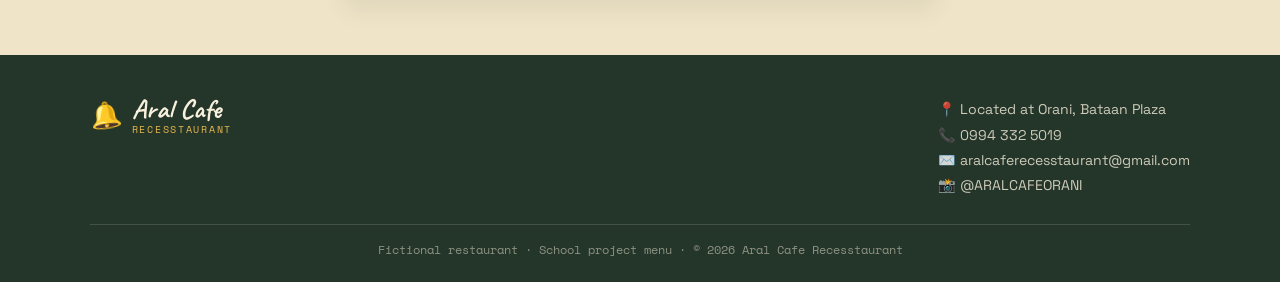
==== commit 871df6da: "Add files via upload" ====
--- a/index.html
+++ b/index.html
@@ -28,6 +28,7 @@
   </button>
 
   <nav id="period-tabs" class="period-tabs" aria-label="Menu sections"></nav>
+  <a href="#reserve" class="reserve-link">Reserve a Table</a>
 </header>
 
 <main>
@@ -65,6 +66,56 @@
     <div id="staff-list" class="staff-grid"></div>
   </section>
 
+  <section id="reserve" class="reserve-section">
+    <h2 class="section-title standalone"><span>Reserve a Table</span></h2>
+    <p class="reserve-intro">Save your seat for recess. Fill out the slip below.</p>
+
+    <div class="reserve-card">
+      <div id="res-form-view">
+        <form id="reservation-form" class="reservation-form">
+          <label>
+            Name
+            <input type="text" id="res-name" required placeholder="Juan Dela Cruz" />
+          </label>
+          <div class="form-row">
+            <label>
+              Date
+              <input type="date" id="res-date" required />
+            </label>
+            <label>
+              Time
+              <input type="time" id="res-time" required />
+            </label>
+          </div>
+          <label>
+            Number of Guests
+            <select id="res-guests">
+              <option value="1">1</option>
+              <option value="2" selected>2</option>
+              <option value="3">3</option>
+              <option value="4">4</option>
+              <option value="5">5</option>
+              <option value="6">6+</option>
+            </select>
+          </label>
+          <label>
+            Contact Number
+            <input type="tel" id="res-contact" placeholder="09XX XXX XXXX" />
+          </label>
+          <button type="submit" class="reserve-submit">Book Table</button>
+        </form>
+      </div>
+
+      <div id="res-confirmation" class="res-confirmation" style="display:none;">
+        <p class="confirmation-mark">✓ Reservation Confirmed</p>
+        <p class="confirmation-code" id="res-code"></p>
+        <p class="confirmation-summary" id="res-summary"></p>
+        <p class="confirmation-footnote">A slip like this would normally be texted to you — see you at recess!</p>
+        <button id="res-again-btn" class="reserve-submit ghost">Make Another Reservation</button>
+      </div>
+    </div>
+  </section>
+
 </main>
 
 <footer class="site-footer">
@@ -86,6 +137,40 @@
   <p class="footer-note">Fictional restaurant &middot; School project menu &middot; &copy; <span id="year"></span> Aral Cafe Recesstaurant</p>
 </footer>
 
+<button id="cart-fab" class="cart-fab" aria-label="View order">
+  🛒 <span id="cart-badge" class="cart-badge">0</span>
+</button>
+
+<div id="cart-overlay" class="cart-overlay"></div>
+
+<aside id="cart-drawer" class="cart-drawer" aria-label="Your order">
+  <div class="cart-drawer-header">
+    <h3>Your Order</h3>
+    <button id="cart-close" class="cart-close" aria-label="Close order panel">✕</button>
+  </div>
+
+  <div id="cart-body">
+    <p id="cart-empty" class="cart-empty">No items yet — tap "+ Add" on any dish to build your order.</p>
+    <ul id="cart-items" class="cart-items"></ul>
+    <div class="cart-footer">
+      <div class="cart-total-row">
+        <span>Total</span>
+        <span id="cart-total">₱0</span>
+      </div>
+      <button id="checkout-btn" class="checkout-btn" disabled>Place Order</button>
+      <p class="cart-disclaimer">This is a class-project simulation — no real order is sent anywhere.</p>
+    </div>
+  </div>
+
+  <div id="cart-confirmation" class="cart-confirmation" style="display:none;">
+    <p class="confirmation-mark">✓ Order Placed</p>
+    <p class="confirmation-code" id="order-code"></p>
+    <p class="confirmation-summary">Total: <span id="order-total"></span></p>
+    <p class="confirmation-summary">Estimated ready in <span id="order-eta"></span></p>
+    <button id="order-again-btn" class="checkout-btn ghost">Order Again</button>
+  </div>
+</aside>
+
 <script src="script.js"></script>
 </body>
 </html>
--- a/style.css
+++ b/style.css
@@ -0,0 +1,874 @@
+/* Aral Cafe Recesstaurant
+   Design: composition-notebook / chalkboard hybrid.
+   Chalkboard green header, manila-cream body, red-pen price marks. */
+
+:root {
+  --chalkboard: #24352a;
+  --chalkboard-dark: #1b2921;
+  --manila: #efe4c8;
+  --manila-light: #f7f0dc;
+  --paper: #fbf6e8;
+  --pen-red: #b23a2e;
+  --pencil-yellow: #e8b94d;
+  --ink: #2c2a24;
+  --ink-soft: #55503f;
+  --line: rgba(44, 42, 36, 0.16);
+
+  --font-display: "Caveat", cursive;
+  --font-body: "Space Grotesk", sans-serif;
+  --font-mono: "Space Mono", monospace;
+}
+
+* { box-sizing: border-box; }
+
+html { scroll-behavior: smooth; }
+
+@media (prefers-reduced-motion: reduce) {
+  html { scroll-behavior: auto; }
+  * { animation-duration: 0.01ms !important; animation-iteration-count: 1 !important; transition-duration: 0.01ms !important; }
+}
+
+body {
+  margin: 0;
+  background: var(--manila);
+  color: var(--ink);
+  font-family: var(--font-body);
+  line-height: 1.5;
+  position: relative;
+}
+
+/* subtle paper grain overlay */
+.paper-grain {
+  position: fixed;
+  inset: 0;
+  pointer-events: none;
+  z-index: 1000;
+  opacity: 0.05;
+  background-image:
+    repeating-linear-gradient(0deg, transparent, transparent 2px, #000 2px, #000 3px);
+  mix-blend-mode: multiply;
+}
+
+a { color: inherit; }
+
+/* ---------- Header ---------- */
+
+.site-header {
+  position: sticky;
+  top: 0;
+  z-index: 100;
+  background: var(--chalkboard);
+  color: var(--manila-light);
+  display: flex;
+  align-items: center;
+  gap: 1rem;
+  padding: 0.85rem 1.5rem;
+  flex-wrap: wrap;
+  border-bottom: 4px solid var(--pencil-yellow);
+  box-shadow: 0 4px 0 rgba(0,0,0,0.08);
+}
+
+.brand {
+  display: flex;
+  align-items: center;
+  gap: 0.6rem;
+  margin-right: auto;
+  text-decoration: none;
+  cursor: pointer;
+  transition: opacity 0.15s;
+}
+
+.brand:hover { opacity: 0.85; }
+
+.brand-mark {
+  font-size: 1.6rem;
+  transform: rotate(-8deg);
+}
+
+.brand-text {
+  display: flex;
+  flex-direction: column;
+  line-height: 1.05;
+}
+
+.brand-name {
+  font-family: var(--font-display);
+  font-size: 1.7rem;
+  font-weight: 700;
+  color: var(--manila-light);
+}
+
+.brand-sub {
+  font-family: var(--font-mono);
+  font-size: 0.6rem;
+  letter-spacing: 0.18em;
+  color: var(--pencil-yellow);
+}
+
+.period-tabs {
+  display: flex;
+  gap: 0.35rem;
+  flex-wrap: wrap;
+  justify-content: flex-end;
+}
+
+.tab {
+  text-decoration: none;
+  color: var(--manila-light);
+  font-family: var(--font-mono);
+  font-size: 0.72rem;
+  padding: 0.4rem 0.7rem;
+  border-radius: 4px;
+  border: 1px solid transparent;
+  display: flex;
+  flex-direction: column;
+  align-items: center;
+  gap: 0.1rem;
+  opacity: 0.75;
+  transition: opacity 0.2s, border-color 0.2s, background 0.2s;
+  white-space: nowrap;
+}
+
+.tab-eyebrow {
+  font-size: 0.58rem;
+  color: var(--pencil-yellow);
+  letter-spacing: 0.08em;
+}
+
+.tab:hover,
+.tab.active {
+  opacity: 1;
+  border-color: rgba(232, 185, 77, 0.5);
+  background: rgba(232, 185, 77, 0.08);
+}
+
+.nav-toggle {
+  display: none;
+  flex-direction: column;
+  gap: 4px;
+  background: none;
+  border: none;
+  cursor: pointer;
+  padding: 0.4rem;
+}
+.nav-toggle span {
+  width: 22px;
+  height: 2px;
+  background: var(--manila-light);
+  transition: transform 0.2s, opacity 0.2s;
+}
+
+/* ---------- Hero ---------- */
+
+.hero {
+  background: var(--chalkboard);
+  background-image:
+    radial-gradient(circle at 15% 20%, rgba(255,255,255,0.03), transparent 40%),
+    radial-gradient(circle at 85% 80%, rgba(255,255,255,0.03), transparent 40%);
+  color: var(--manila-light);
+  padding: 4.5rem 1.5rem 5.5rem;
+  text-align: center;
+  position: relative;
+  overflow: hidden;
+}
+
+.hero::after {
+  content: "";
+  position: absolute;
+  left: 0; right: 0; bottom: 0;
+  height: 28px;
+  background: var(--pencil-yellow);
+  clip-path: polygon(0 100%, 2% 0, 4% 100%, 6% 0, 8% 100%, 10% 0, 12% 100%, 14% 0, 16% 100%, 18% 0, 20% 100%, 22% 0, 24% 100%, 26% 0, 28% 100%, 30% 0, 32% 100%, 34% 0, 36% 100%, 38% 0, 40% 100%, 42% 0, 44% 100%, 46% 0, 48% 100%, 50% 0, 52% 100%, 54% 0, 56% 100%, 58% 0, 60% 100%, 62% 0, 64% 100%, 66% 0, 68% 100%, 70% 0, 72% 100%, 74% 0, 76% 100%, 78% 0, 80% 100%, 82% 0, 84% 100%, 86% 0, 88% 100%, 90% 0, 92% 100%, 94% 0, 96% 100%, 98% 0, 100% 100%);
+  opacity: 0.9;
+}
+
+.hero-board {
+  max-width: 720px;
+  margin: 0 auto;
+}
+
+.hero-eyebrow {
+  font-family: var(--font-mono);
+  font-size: 0.8rem;
+  letter-spacing: 0.14em;
+  color: var(--pencil-yellow);
+  text-transform: uppercase;
+  margin-bottom: 0.5rem;
+}
+
+.hero-title {
+  font-family: var(--font-display);
+  font-size: clamp(2.6rem, 6vw, 4.5rem);
+  font-weight: 700;
+  line-height: 1.05;
+  margin: 0 0 1.2rem;
+}
+
+.hero-tagline {
+  font-size: 1.05rem;
+  color: rgba(247, 240, 220, 0.8);
+  max-width: 520px;
+  margin: 0 auto 1.8rem;
+}
+
+.hero-cta {
+  display: inline-block;
+  text-decoration: none;
+  background: var(--pencil-yellow);
+  color: var(--chalkboard-dark);
+  font-family: var(--font-mono);
+  font-weight: 700;
+  font-size: 0.85rem;
+  padding: 0.75rem 1.5rem;
+  border-radius: 3px;
+  transition: transform 0.15s;
+}
+.hero-cta:hover { transform: translateY(-2px); }
+
+.recess-bell {
+  position: absolute;
+  top: 2rem;
+  right: 2.5rem;
+  background: none;
+  border: none;
+  cursor: pointer;
+  padding: 0.4rem;
+  transform-origin: top center;
+}
+.recess-bell.ring { animation: bell-ring 0.6s ease; }
+@keyframes bell-ring {
+  0%, 100% { transform: rotate(0deg); }
+  20% { transform: rotate(-18deg); }
+  40% { transform: rotate(14deg); }
+  60% { transform: rotate(-9deg); }
+  80% { transform: rotate(5deg); }
+}
+
+@media (max-width: 640px) {
+  .recess-bell { top: 1.2rem; right: 1.2rem; }
+  .recess-bell svg { width: 40px; height: 40px; }
+}
+
+/* ---------- Intro note ---------- */
+
+.intro-note {
+  max-width: 680px;
+  margin: -2.4rem auto 2rem;
+  background: var(--paper);
+  border: 1px solid var(--line);
+  border-radius: 4px;
+  padding: 1.3rem 1.6rem;
+  box-shadow: 0 10px 24px rgba(36, 53, 42, 0.12);
+  font-size: 0.98rem;
+  color: var(--ink-soft);
+  position: relative;
+  z-index: 2;
+}
+
+.lettermark {
+  font-family: var(--font-display);
+  font-size: 1.3rem;
+  color: var(--pen-red);
+  font-weight: 700;
+  margin-right: 0.3rem;
+}
+
+/* ---------- Section titles ---------- */
+
+.section-title {
+  max-width: 1100px;
+  margin: 3.2rem auto 1.3rem;
+  padding: 0 1.5rem;
+  display: flex;
+  align-items: center;
+  gap: 0.9rem;
+}
+
+.section-title span {
+  font-family: var(--font-display);
+  font-size: 2.2rem;
+  font-weight: 700;
+  color: var(--ink);
+  white-space: nowrap;
+}
+
+.section-title::after {
+  content: "";
+  flex: 1;
+  height: 2px;
+  background: repeating-linear-gradient(90deg, var(--ink-soft) 0 8px, transparent 8px 14px);
+  opacity: 0.35;
+}
+
+.section-title.standalone { margin-top: 4.5rem; }
+
+/* ---------- Menu grid & cards ---------- */
+
+.section-body,
+.staff-section {
+  max-width: 1100px;
+  margin: 0 auto;
+  padding: 0 1.5rem;
+}
+
+.menu-grid {
+  display: grid;
+  grid-template-columns: repeat(auto-fill, minmax(260px, 1fr));
+  gap: 1.1rem;
+  margin-bottom: 1.5rem;
+}
+
+.drink-group { margin-bottom: 0.5rem; }
+
+.drink-group-title {
+  font-family: var(--font-mono);
+  font-size: 0.8rem;
+  letter-spacing: 0.1em;
+  text-transform: uppercase;
+  color: var(--pen-red);
+  border-bottom: 1px dashed var(--line);
+  padding-bottom: 0.4rem;
+  margin: 1.6rem 0 1rem;
+}
+
+.menu-card {
+  background: var(--paper);
+  border: 1px solid var(--line);
+  border-left: 4px solid var(--chalkboard);
+  border-radius: 3px;
+  padding: 1rem 1.1rem;
+  position: relative;
+  transition: transform 0.15s, box-shadow 0.15s;
+}
+
+.menu-card:hover {
+  transform: translateY(-3px);
+  box-shadow: 0 10px 20px rgba(36, 53, 42, 0.1);
+}
+
+.menu-card-head {
+  display: flex;
+  justify-content: space-between;
+  align-items: flex-start;
+  gap: 0.6rem;
+  margin-bottom: 0.4rem;
+}
+
+.menu-card h3 {
+  font-family: var(--font-body);
+  font-weight: 600;
+  font-size: 1rem;
+  margin: 0;
+  color: var(--ink);
+  line-height: 1.25;
+}
+
+.menu-card p {
+  margin: 0;
+  font-size: 0.87rem;
+  color: var(--ink-soft);
+}
+
+.price-stamp {
+  font-family: var(--font-mono);
+  font-weight: 700;
+  font-size: 0.92rem;
+  color: var(--pen-red);
+  border: 2px solid var(--pen-red);
+  border-radius: 50%;
+  padding: 0.25rem 0.5rem;
+  white-space: nowrap;
+  transform: rotate(-4deg);
+  flex-shrink: 0;
+}
+
+.price-grid {
+  display: flex;
+  gap: 0.4rem;
+  flex-shrink: 0;
+}
+
+.price-cell {
+  display: flex;
+  flex-direction: column;
+  align-items: center;
+  font-family: var(--font-mono);
+  font-size: 0.72rem;
+  color: var(--pen-red);
+  font-weight: 700;
+}
+
+.price-cell em {
+  font-style: normal;
+  font-size: 0.6rem;
+  color: var(--ink-soft);
+  font-weight: 400;
+}
+
+/* ---------- Staff ---------- */
+
+.staff-section { text-align: center; margin-bottom: 3rem; }
+
+.staff-intro { color: var(--ink-soft); margin-top: -0.5rem; margin-bottom: 1.6rem; }
+
+.staff-grid {
+  display: flex;
+  flex-wrap: wrap;
+  justify-content: center;
+  gap: 1.5rem;
+}
+
+.staff-card {
+  background: var(--paper);
+  border: 1px solid var(--line);
+  border-radius: 6px;
+  padding: 1.5rem;
+  width: 200px;
+}
+
+.staff-avatar {
+  width: 56px;
+  height: 56px;
+  margin: 0 auto 0.8rem;
+  border-radius: 50%;
+  background: var(--chalkboard);
+  color: var(--pencil-yellow);
+  font-family: var(--font-display);
+  font-size: 1.6rem;
+  display: flex;
+  align-items: center;
+  justify-content: center;
+}
+
+.staff-card h4 { margin: 0 0 0.2rem; font-size: 1rem; }
+.staff-role { margin: 0; font-size: 0.8rem; color: var(--ink-soft); }
+.staff-handle { margin: 0.3rem 0 0; font-size: 0.78rem; color: var(--pen-red); font-family: var(--font-mono); }
+
+/* ---------- Footer ---------- */
+
+.site-footer {
+  background: var(--chalkboard);
+  color: var(--manila-light);
+  padding: 2.5rem 1.5rem 1.5rem;
+  margin-top: 2rem;
+}
+
+.footer-inner {
+  max-width: 1100px;
+  margin: 0 auto;
+  display: flex;
+  justify-content: space-between;
+  align-items: flex-start;
+  flex-wrap: wrap;
+  gap: 1.5rem;
+  border-bottom: 1px solid rgba(247, 240, 220, 0.15);
+  padding-bottom: 1.5rem;
+}
+
+.footer-brand { display: flex; align-items: center; gap: 0.6rem; }
+
+.footer-info p {
+  margin: 0.25rem 0;
+  font-size: 0.88rem;
+  color: rgba(247, 240, 220, 0.8);
+}
+
+.footer-note {
+  max-width: 1100px;
+  margin: 1rem auto 0;
+  text-align: center;
+  font-size: 0.72rem;
+  font-family: var(--font-mono);
+  color: rgba(247, 240, 220, 0.5);
+}
+
+/* ---------- Reserve link (header) ---------- */
+
+.reserve-link {
+  text-decoration: none;
+  font-family: var(--font-mono);
+  font-size: 0.75rem;
+  font-weight: 700;
+  color: var(--chalkboard-dark);
+  background: var(--pencil-yellow);
+  padding: 0.5rem 0.9rem;
+  border-radius: 4px;
+  white-space: nowrap;
+  transition: transform 0.15s;
+}
+.reserve-link:hover { transform: translateY(-2px); }
+
+/* ---------- Order controls on menu cards ---------- */
+
+.order-row {
+  display: flex;
+  align-items: center;
+  gap: 0.5rem;
+  margin-top: 0.8rem;
+}
+
+.size-select {
+  font-family: var(--font-mono);
+  font-size: 0.75rem;
+  padding: 0.35rem 0.4rem;
+  border: 1px solid var(--line);
+  border-radius: 4px;
+  background: var(--manila-light);
+  color: var(--ink);
+}
+
+.add-btn {
+  font-family: var(--font-mono);
+  font-size: 0.75rem;
+  font-weight: 700;
+  color: var(--paper);
+  background: var(--chalkboard);
+  border: none;
+  border-radius: 4px;
+  padding: 0.45rem 0.8rem;
+  cursor: pointer;
+  transition: background 0.15s, transform 0.1s;
+  flex: 1;
+}
+.add-btn:hover { background: var(--chalkboard-dark); }
+.add-btn:active { transform: scale(0.97); }
+
+/* ---------- Cart floating button ---------- */
+
+.cart-fab {
+  position: fixed;
+  bottom: 1.6rem;
+  right: 1.6rem;
+  z-index: 200;
+  background: var(--pen-red);
+  color: var(--paper);
+  border: none;
+  border-radius: 50%;
+  width: 58px;
+  height: 58px;
+  font-size: 1.4rem;
+  cursor: pointer;
+  box-shadow: 0 8px 20px rgba(178, 58, 46, 0.35);
+  display: flex;
+  align-items: center;
+  justify-content: center;
+  transition: transform 0.15s;
+}
+.cart-fab:hover { transform: scale(1.06); }
+.cart-fab.pulse { animation: cart-pulse 0.4s ease; }
+@keyframes cart-pulse {
+  0% { transform: scale(1); }
+  50% { transform: scale(1.18); }
+  100% { transform: scale(1); }
+}
+
+.cart-badge {
+  position: absolute;
+  top: -4px;
+  right: -4px;
+  background: var(--pencil-yellow);
+  color: var(--chalkboard-dark);
+  font-family: var(--font-mono);
+  font-size: 0.7rem;
+  font-weight: 700;
+  min-width: 20px;
+  height: 20px;
+  border-radius: 50%;
+  display: none;
+  align-items: center;
+  justify-content: center;
+  padding: 0 4px;
+}
+
+/* ---------- Cart drawer ---------- */
+
+.cart-overlay {
+  position: fixed;
+  inset: 0;
+  background: rgba(27, 41, 33, 0.45);
+  opacity: 0;
+  pointer-events: none;
+  transition: opacity 0.2s;
+  z-index: 300;
+}
+.cart-overlay.open { opacity: 1; pointer-events: auto; }
+
+.cart-drawer {
+  position: fixed;
+  top: 0;
+  right: 0;
+  height: 100%;
+  width: min(380px, 92vw);
+  background: var(--manila-light);
+  z-index: 301;
+  transform: translateX(100%);
+  transition: transform 0.25s ease;
+  display: flex;
+  flex-direction: column;
+  box-shadow: -10px 0 30px rgba(0,0,0,0.2);
+}
+.cart-drawer.open { transform: translateX(0); }
+
+.cart-drawer-header {
+  background: var(--chalkboard);
+  color: var(--manila-light);
+  padding: 1.1rem 1.3rem;
+  display: flex;
+  justify-content: space-between;
+  align-items: center;
+  border-bottom: 4px solid var(--pencil-yellow);
+}
+.cart-drawer-header h3 {
+  margin: 0;
+  font-family: var(--font-display);
+  font-size: 1.5rem;
+}
+
+.cart-close {
+  background: none;
+  border: none;
+  color: var(--manila-light);
+  font-size: 1.1rem;
+  cursor: pointer;
+}
+
+#cart-body {
+  padding: 1.2rem 1.3rem;
+  overflow-y: auto;
+  flex: 1;
+  display: flex;
+  flex-direction: column;
+}
+
+.cart-empty {
+  color: var(--ink-soft);
+  font-size: 0.9rem;
+  text-align: center;
+  margin-top: 2rem;
+}
+
+.cart-items {
+  list-style: none;
+  margin: 0;
+  padding: 0;
+  flex: 1;
+}
+
+.cart-item {
+  padding: 0.8rem 0;
+  border-bottom: 1px dashed var(--line);
+}
+
+.cart-item-info {
+  display: flex;
+  justify-content: space-between;
+  font-size: 0.9rem;
+  margin-bottom: 0.4rem;
+}
+.cart-item-name em { font-style: normal; color: var(--ink-soft); font-size: 0.8rem; }
+.cart-item-price { font-family: var(--font-mono); color: var(--pen-red); font-weight: 700; }
+
+.cart-item-controls {
+  display: flex;
+  align-items: center;
+  gap: 0.6rem;
+}
+
+.qty-btn {
+  width: 24px;
+  height: 24px;
+  border-radius: 50%;
+  border: 1px solid var(--line);
+  background: var(--paper);
+  cursor: pointer;
+  font-family: var(--font-mono);
+  font-weight: 700;
+}
+
+.qty-value {
+  font-family: var(--font-mono);
+  font-size: 0.85rem;
+  min-width: 18px;
+  text-align: center;
+}
+
+.remove-btn {
+  margin-left: auto;
+  background: none;
+  border: none;
+  color: var(--ink-soft);
+  cursor: pointer;
+  font-size: 0.85rem;
+}
+.remove-btn:hover { color: var(--pen-red); }
+
+.cart-footer {
+  margin-top: 1rem;
+  padding-top: 1rem;
+  border-top: 2px solid var(--ink);
+}
+
+.cart-total-row {
+  display: flex;
+  justify-content: space-between;
+  font-family: var(--font-mono);
+  font-weight: 700;
+  font-size: 1.1rem;
+  margin-bottom: 0.9rem;
+}
+
+.checkout-btn {
+  width: 100%;
+  background: var(--pen-red);
+  color: var(--paper);
+  border: none;
+  border-radius: 4px;
+  padding: 0.8rem;
+  font-family: var(--font-mono);
+  font-weight: 700;
+  font-size: 0.9rem;
+  cursor: pointer;
+  transition: background 0.15s;
+}
+.checkout-btn:hover:not(:disabled) { background: #932e24; }
+.checkout-btn:disabled { opacity: 0.4; cursor: not-allowed; }
+.checkout-btn.ghost { background: var(--chalkboard); }
+
+.cart-disclaimer {
+  font-size: 0.7rem;
+  color: var(--ink-soft);
+  text-align: center;
+  margin: 0.7rem 0 0;
+}
+
+.cart-confirmation,
+.res-confirmation {
+  padding: 2rem 1.3rem;
+  text-align: center;
+}
+
+.confirmation-mark {
+  font-family: var(--font-display);
+  font-size: 1.8rem;
+  color: #2f6b45;
+  margin-bottom: 0.6rem;
+}
+
+.confirmation-code {
+  font-family: var(--font-mono);
+  font-size: 1.3rem;
+  font-weight: 700;
+  letter-spacing: 0.06em;
+  color: var(--pen-red);
+  border: 2px dashed var(--pen-red);
+  display: inline-block;
+  padding: 0.4rem 1rem;
+  border-radius: 4px;
+  margin-bottom: 0.8rem;
+}
+
+.confirmation-summary {
+  font-size: 0.9rem;
+  color: var(--ink-soft);
+  margin: 0.3rem 0;
+}
+
+.confirmation-footnote {
+  font-size: 0.78rem;
+  color: var(--ink-soft);
+  margin: 0.8rem 0 1.4rem;
+}
+
+/* ---------- Reservation section ---------- */
+
+.reserve-section {
+  max-width: 640px;
+  margin: 0 auto 3.5rem;
+  padding: 0 1.5rem;
+  text-align: center;
+}
+
+.reserve-intro { color: var(--ink-soft); margin-top: -0.5rem; margin-bottom: 1.6rem; }
+
+.reserve-card {
+  background: var(--paper);
+  border: 1px solid var(--line);
+  border-radius: 6px;
+  padding: 1.8rem;
+  text-align: left;
+  box-shadow: 0 10px 24px rgba(36, 53, 42, 0.08);
+}
+
+.reservation-form {
+  display: flex;
+  flex-direction: column;
+  gap: 1rem;
+}
+
+.reservation-form label {
+  display: flex;
+  flex-direction: column;
+  gap: 0.35rem;
+  font-size: 0.82rem;
+  font-family: var(--font-mono);
+  color: var(--ink-soft);
+}
+
+.reservation-form input,
+.reservation-form select {
+  font-family: var(--font-body);
+  font-size: 0.95rem;
+  padding: 0.6rem 0.7rem;
+  border: 1px solid var(--line);
+  border-radius: 4px;
+  background: var(--manila-light);
+  color: var(--ink);
+}
+
+.form-row {
+  display: flex;
+  gap: 1rem;
+}
+.form-row label { flex: 1; }
+
+.reserve-submit {
+  margin-top: 0.4rem;
+  background: var(--chalkboard);
+  color: var(--paper);
+  border: none;
+  border-radius: 4px;
+  padding: 0.85rem;
+  font-family: var(--font-mono);
+  font-weight: 700;
+  font-size: 0.9rem;
+  cursor: pointer;
+  transition: background 0.15s;
+}
+.reserve-submit:hover { background: var(--chalkboard-dark); }
+.reserve-submit.ghost { background: var(--pen-red); }
+
+@media (max-width: 480px) {
+  .form-row { flex-direction: column; }
+}
+
+@media (max-width: 860px) {
+  .nav-toggle { display: flex; }
+  .period-tabs {
+    display: none;
+    width: 100%;
+    flex-direction: column;
+    background: var(--chalkboard-dark);
+    padding: 0.6rem;
+    border-radius: 6px;
+    margin-top: 0.6rem;
+  }
+  .period-tabs.open { display: flex; }
+  .tab { flex-direction: row; justify-content: space-between; width: 100%; }
+  .site-header { flex-direction: column; align-items: stretch; }
+}
+
+@media (max-width: 480px) {
+  .hero { padding: 3.5rem 1.2rem 4.5rem; }
+  .menu-card-head { flex-direction: column; }
+  .price-stamp { transform: none; }
+}
